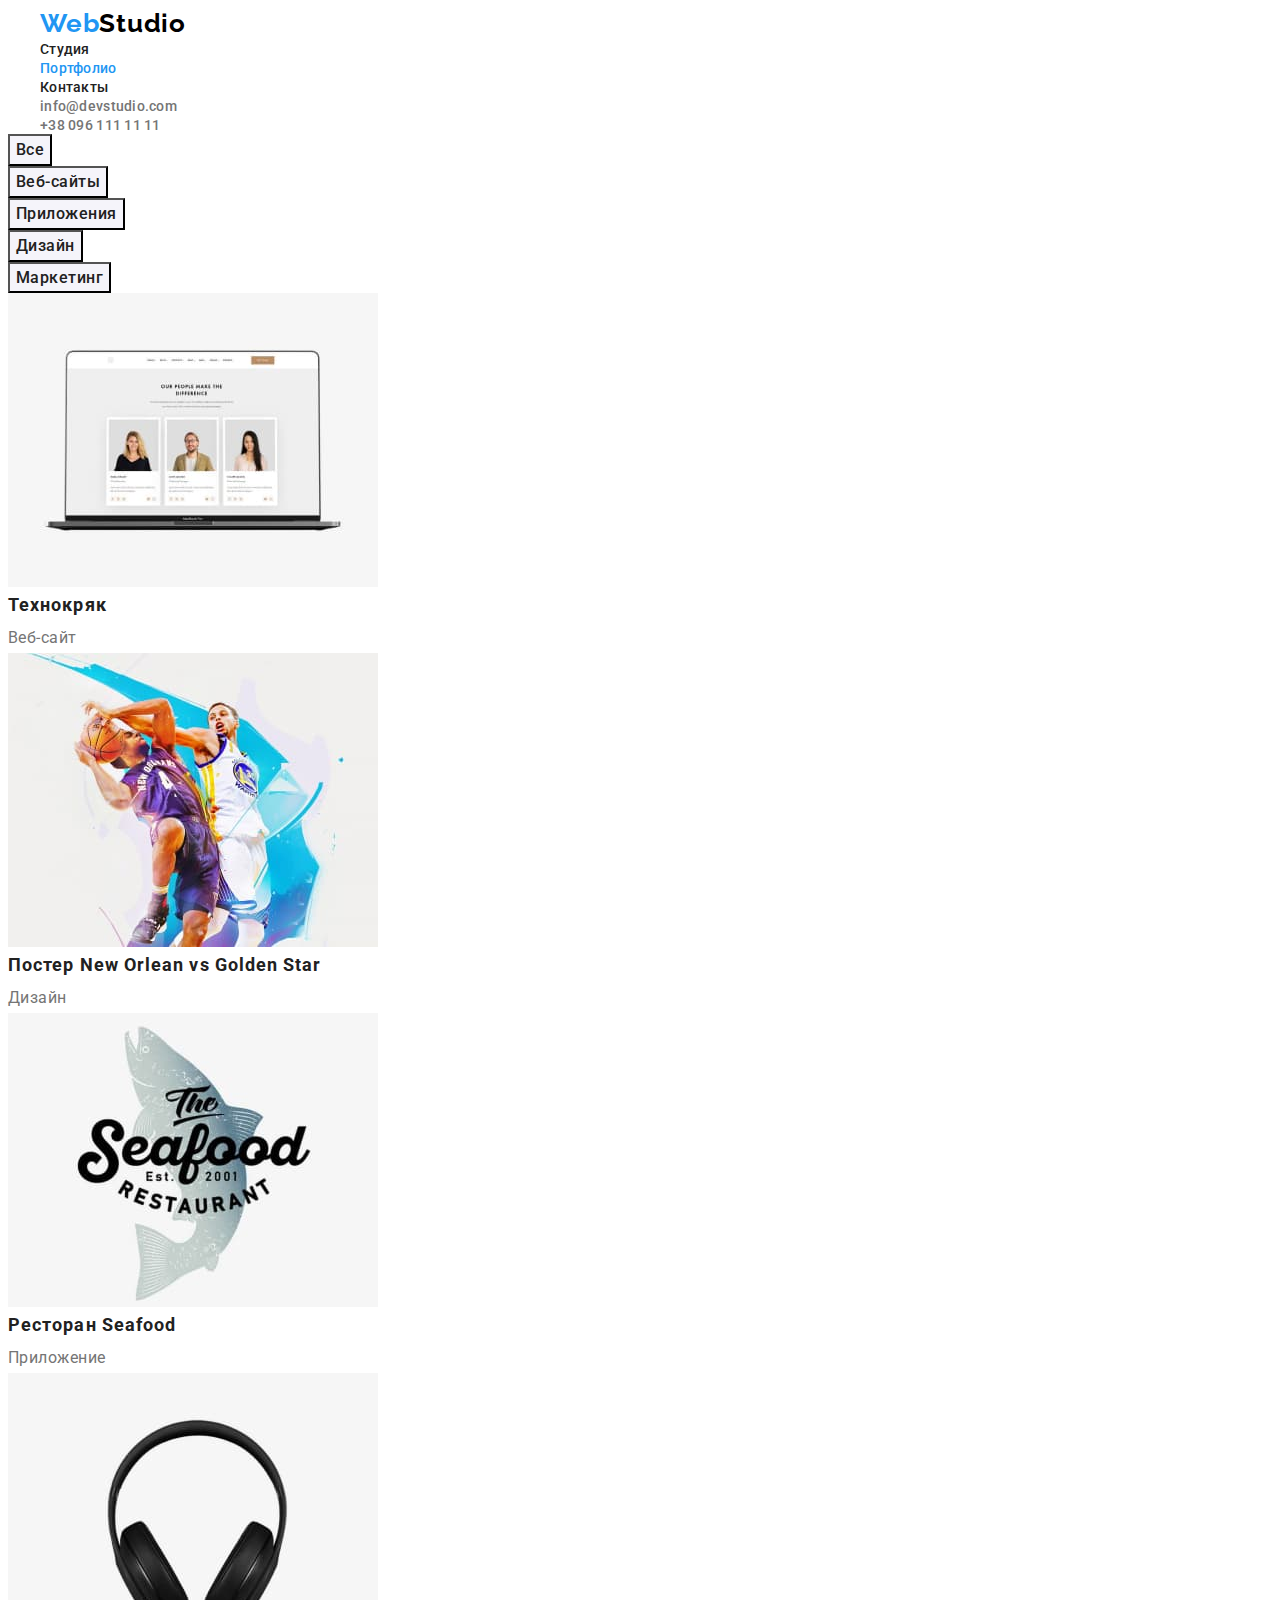
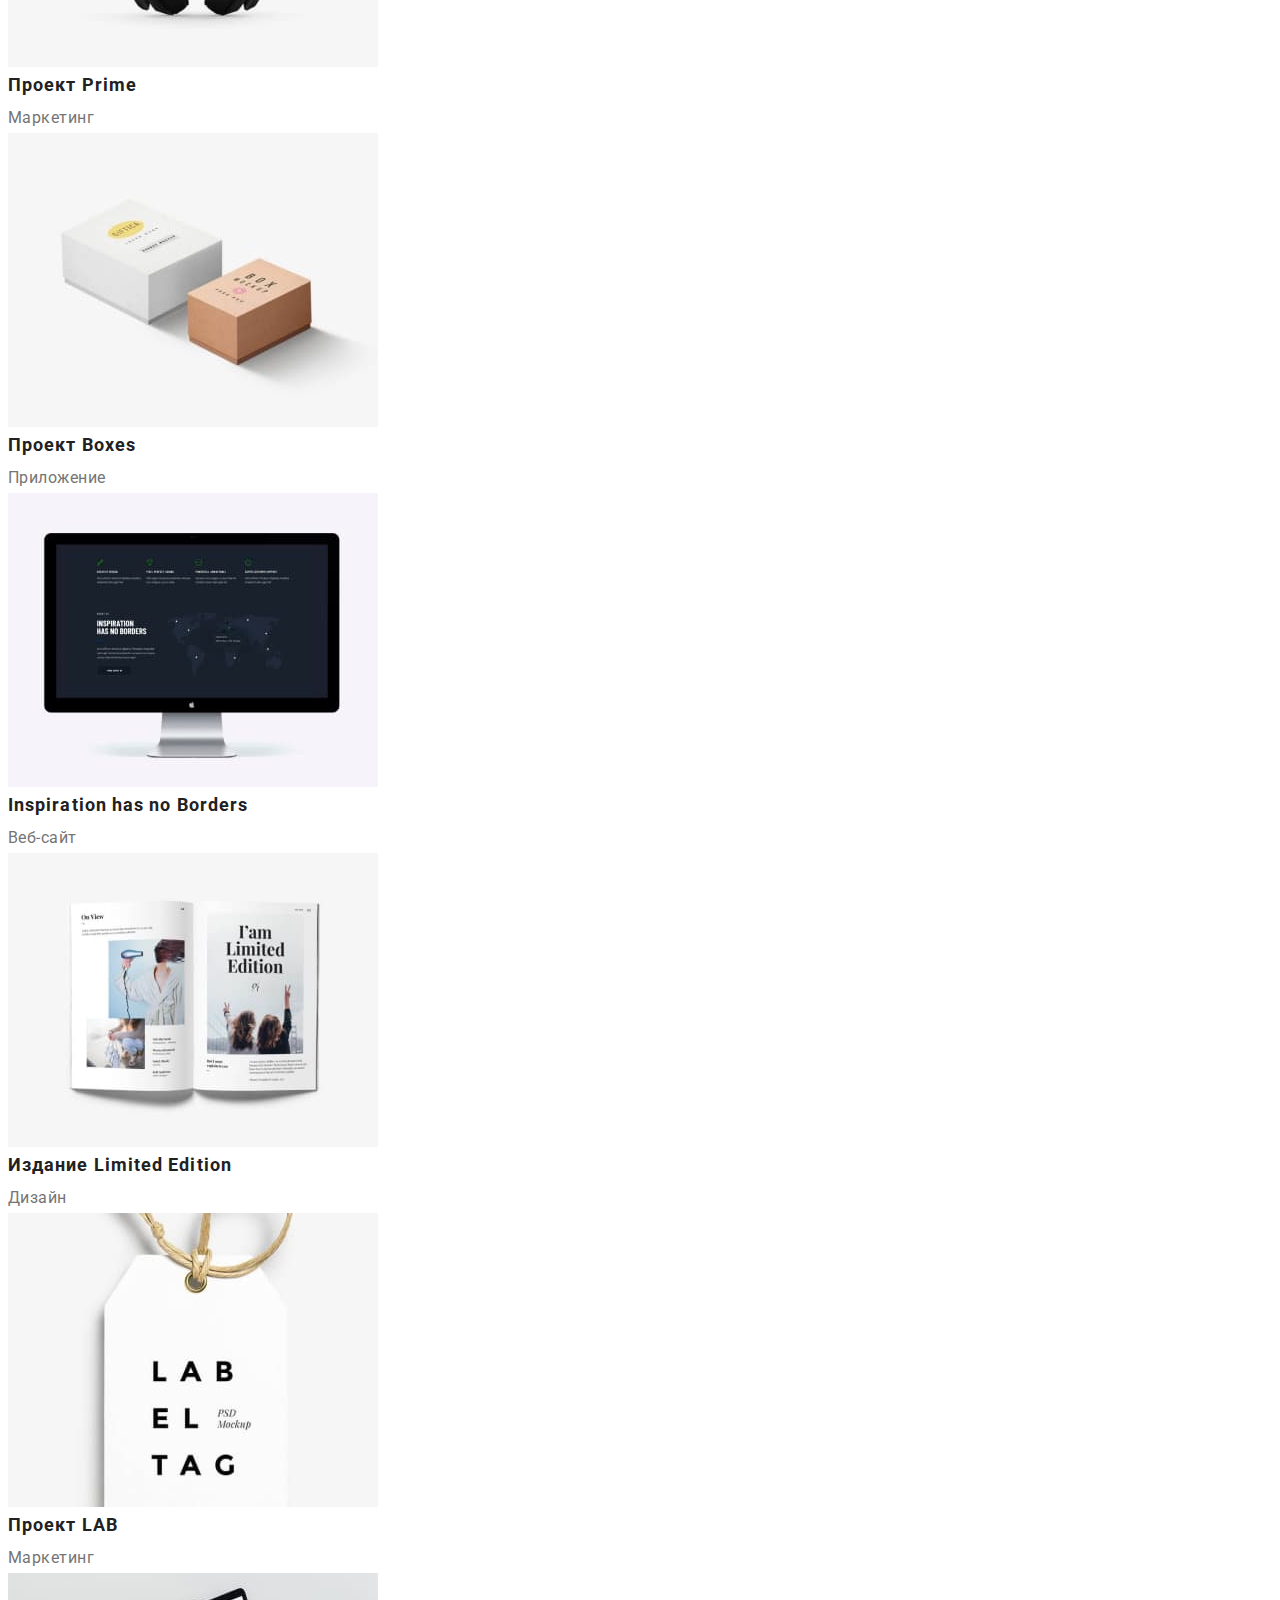
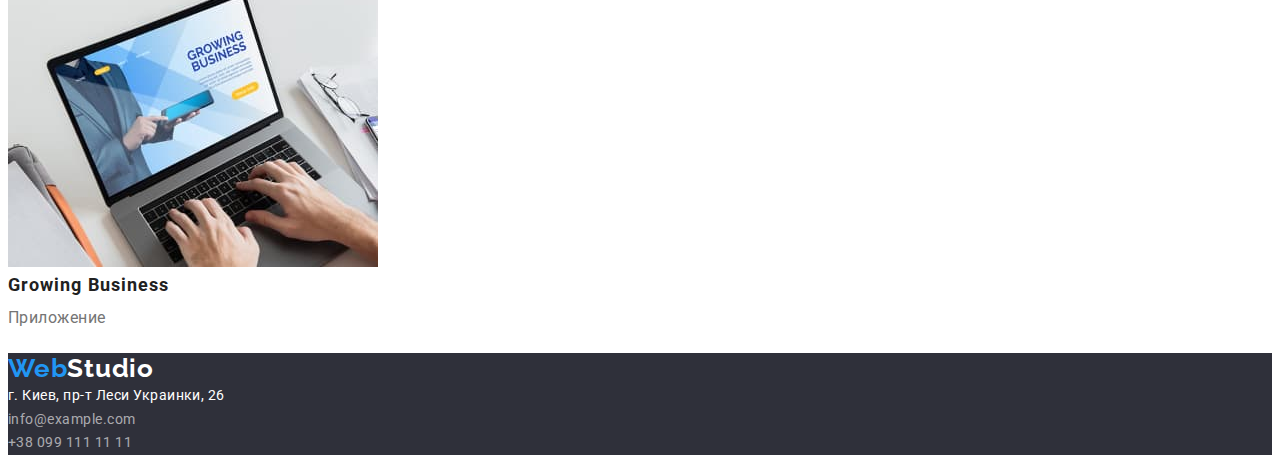
==== portfolio.html @ 4b3a8c6f "Добавляет стили геометрии" ====
<!DOCTYPE html>
<html lang="ru">
<head>
    <meta charset="UTF-8">
    <meta http-equiv="X-UA-Compatible" content="IE=edge">
    <meta name="viewport" content="width=device-width, initial-scale=1.0">
    <title>Portfolio</title>
    <link rel="preconnect" href="https://fonts.googleapis.com">
    <link rel="preconnect" href="https://fonts.gstatic.com" crossorigin>
    <link href="https://fonts.googleapis.com/css2?family=Raleway:wght@700&family=Roboto:wght@400;500;700;900&display=swap"
        rel="stylesheet">
    <link rel="stylesheet" href="https://cdnjs.cloudflare.com/ajax/libs/modern-normalize/1.1.0/modern-normalize.min.css"
        integrity="sha512-wpPYUAdjBVSE4KJnH1VR1HeZfpl1ub8YT/NKx4PuQ5NmX2tKuGu6U/JRp5y+Y8XG2tV+wKQpNHVUX03MfMFn9Q=="
        crossorigin="anonymous" referrerpolicy="no-referrer" />
    <link rel="stylesheet" href="./css/style.css" />
</head>
<body>
    <header>
        <div class="container">
        <nav>
            <a href="" lang="en" class="logo-web">Web<span lang="en" class="logo-studio">Studio</span>
            </a>
            <ul class="site-nav list">
                <li><a href="./index.html" class="link">Студия</a></li>
                <li><a href="./portfolio.html" class="link current">Портфолио</a></li>
                <li><a href="" class="link">Контакты</a></li>
            </ul>
        </nav>
        <ul class="header-list list">
            <li><a href="mailto:info@devstudio.com" class="link-mail">info@devstudio.com</a></li>
            <li><a href="tel:+380961111111" class="link-tel">+38 096 111 11 11</a></li>
        </ul>
        </div>
    </header>
    <main>
        <section class="projects">
            <h1 class="visually-hidden">Наши проекты</h1>
            <ul class="filters list">
                <li><button type="button" class="button">Все</button></li>
                <li><button type="button" class="button">Веб-сайты</button></li>
                <li><button type="button" class="button">Приложения</button></li>
                <li><button type="button" class="button">Дизайн</button></li>
                <li><button type="button" class="button">Маркетинг</button></li>
            </ul>
            <ul class="project-list list">
                <li class="project-item">
                    <a href="">
                        <img 
                        src="./images/project1.jpg" 
                        alt="вебсайт на экране ноутбука"
                        width="370"
                        height="294"/>
                        <h2 class="title">Технокряк</h2>
                        <p class="text">Веб-сайт</p>
                    </a>
                </li>
                <li class="project-item">
                    <a href="">
                        <img 
                        src="./images/project2.jpg" 
                        alt="постер баскетболистов"
                        width="370"
                        height="294"/>
                        <h2 class="title">Постер <span lang="en">New Orlean vs Golden Star</span></h2>
                        <p class="text">Дизайн</p>
                    </a>
                </li>
                <li class="project-item">
                    <a href="">
                        <img 
                        src="./images/project3.jpg" 
                        alt="логотип морского ресторана"
                        width="370"
                        height="294"/>
                        <h2 class="title">Ресторан <span lang="en">Seafood</span></h2>
                        <p class="text">Приложение</p>
                    </a>
                </li>
                <li class="project-item">
                    <a href="">
                        <img 
                        src="./images/project4.jpg" 
                        alt="беспроводные наушники"
                        width="370"
                        height="294"/>
                        <h2 class="title">Проект <span lang="en">Prime</span></h2>
                        <p class="text">Маркетинг</p>
                    </a>
                </li>
                <li class="project-item">
                    <a href="">
                        <img 
                        src="./images/project5.jpg" 
                        alt="белая и коричневая коробки"
                        width="370"
                        height="294"/>
                        <h2 class="title">Проект <span lang="en">Boxes</span></h2>
                        <p class="text">Приложение</p>
                    </a>
                </li>
                <li class="project-item">
                    <a href="">
                        <img 
                        src="./images/project6.jpg" 
                        alt="монитор"
                        width="370"
                        height="294"/>
                        <h2 lang="en" class="title">Inspiration has no Borders</h2>
                        <p class="text">Веб-сайт</p>
                    </a>
                </li>
                <li class="project-item">
                    <a href="">
                        <img 
                        src="./images/project7.jpg" 
                        alt="раскрытая книга"
                        width="370"
                        height="294"/>
                        <h2 class="title">Издание <span lang="en">Limited Edition</span></h2>
                        <p class="text">Дизайн</p>
                    </a>
                </li>
                <li class="project-item">
                    <a href="">
                        <img 
                        src="./images/project8.jpg" 
                        alt="белая бирка с латинскими буквами"
                        width="370"
                        height="294"/>
                        <h2 class="title">Проект <span lang="en">LAB</span></h2>
                        <p class="text">Маркетинг</p>
                    </a>
                </li>
                <li class="project-item">
                    <a href="">
                        <img 
                        src="./images/project9.jpg" 
                        alt="разработчик пишет приложение на ноутбуке"
                        width="370"
                        height="294"/>
                        <h2 lang="en" class="title">Growing Business</h2>
                        <p class="text">Приложение</p>
                    </a>
                </li>
            </ul>
        </section>
    </main>
    <footer class="footer">
        <address>
            <ul class="address-list list">
                <li>
                    <a href="" lang="en" class="logo-web">Web<span lang="en" class="logo-studio">Studio</span>
                    </a>
                </li>
                <li>
                    <a href="https://www.google.com/maps/d/viewer?msa=0&mid=10uSM3H-mIU3GznYo2szRIEphczw&ll=50.42732700000001%2C30.538092&z=17#:~:text=%3Ciframe%20src%3D%22https%3A//www.google.com/maps/d/embed%3Fmid%3D10uSM3H%2DmIU3GznYo2szRIEphczw%26ehbc%3D2E312F%22%20width%3D%22640%22%20height%3D%22480%22%3E%3C/iframe%3E"
                        target="_blank" rel="noopener noreferrer nofollow" class="link-address">г. Киев, пр-т Леси Украинки,
                        26</a>
                </li>
                <li>
                    <a href="mailto:info@example.com" class="link-mail">info@example.com</a>
                </li>
                <li>
                    <a href="tel:+380991111111" class="link-tel">+38 099 111 11 11</a>
                </li>
            </ul>
        </address>
    </footer>
</body>
</html>
---- css/style.css ----
/* цвет основного текста: #757575 */
/* цвет вторичного текста: #212121 */
/* белый цвет: #FFFFFF */
/* черный цвет: #000000 */
/* акцент: #2196F3 */
/* вторичный цвет фона: #F5F4FA */
/* цвет фона футера, героя: #2F303A */
/* цвет фона кнопки заказать услугу: #188CE8 */
/* цвет текста почты и телефона в футере: rgba(255, 255, 255, 0.6) */

/* -----Общие стили----- */
:root {
    --primary-text-color: #757575;
    --title-text-color:  #212121;
    --accent-color: #2196F3;
    --white-color: #FFFFFF;
    --black-color: #000000;
    --secondary-background-color: #F5F4FA;
    --background-footer-color: #2F303A;
    --background-color-btn-order: #188CE8;
    --text-adress-color: rgba(255, 255, 255, 0.6);
}

p, h1, h2, h3, h4, h5, h6 {
    margin: 0;
}

img {
    display: block;
}

body {
    background-color: var(--white-color);
    color: var(--primary-text-color);
    font-family: "Roboto", sans-serif;
    letter-spacing: 0.03em;
}

.list {
    list-style: none;
    margin: 0;
    padding: 0;
}

a {
    text-decoration: none;
}

.container {
    width: 1200px;
    padding-left: 15px;
    padding-right: 15px;
    margin: 0 auto;
}

.visually-hidden {
    position: absolute;
    white-space: nowrap;
    width: 1px;
    height: 1px;
    overflow: hidden;
    border: 0;
    padding: 0;
    clip: rect(0 0 0 0);
    clip-path: inset(50%);
    margin: -1px;
}

/*-----Стили вебстудии----- */

/* верхняя линия */

.logo-web, .logo-studio {
    color: var(--accent-color);
    font-family: Raleway;
    font-weight: 700;
    font-size: 26px;
    line-height: 1.19;
    letter-spacing: 0.03em;
}
.logo-studio {
    color: var(--black-color);
}
.site-nav .link {
    color: var(--title-text-color);
    font-weight: 500;
    font-size: 14px;
    line-height: 1.14;
    letter-spacing: 0.02em;
}
.site-nav .link:hover, .site-nav .link:focus {
    color: var(--accent-color);
}
.site-nav .link.current {
    color: var(--accent-color);
}
.header-list .link-mail, .header-list .link-tel {
    color: var(--primary-text-color);
    font-weight: 500;
    font-size: 14px;
    line-height: 1.14px;
    letter-spacing: 0.02em;
}
.header-list .link-mail:hover, .header-list .link-mail:focus {
    color: var(--accent-color);
}
.header-list .link-tel:hover, .header-list .link-tel:focus {
    color: var(--accent-color);
}

/* Герой */

.hero {
    background-color: var(--background-footer-color);
    text-align: center;
    padding-top: 200px;
    padding-bottom: 200px;
}
.hero-title {
    color: var(--white-color);
    font-weight: 900;
    font-size: 44px;
    line-height: 1.36;
    text-align: center;
    letter-spacing: 0.06em;
    margin-bottom: 30px;
}
.hero-btn {
    display: inline-block;
    background-color: var(--accent-color);
    color: var(--white-color);
    font-family: inherit;
    font-weight: 700;
    font-size: 16px;
    line-height: 1.87;
    text-align: center;
    letter-spacing: 0.06em;
    cursor: pointer;
    border: 1px solid transparent;
    border-radius: 4px;
    padding: 10px 32px;
    min-width: 200px;
}
.hero-btn:hover, .hero-btn:focus {
    background-color: var(--background-color-btn-order);
}

/* Section */

.section {
    margin-top: 94px;
}
.section-title {

    color: var(--title-text-color);
    font-size: 36px;
    line-height: 1.17;
    text-align: center;
    margin-bottom: 50px;
    }

/* Особенности */

.feature-list .title {
    color: var(--title-text-color);
    font-size: 14px;
    line-height: 1.14;
    text-transform: uppercase;
    margin-bottom: 10px;
}
.feature-list .text {
    font-size: 14px;
    line-height: 1.71;
}

/* Наша команда */

.team {
    background-color: var(--secondary-background-color);
    padding-top: 94px;
    padding-bottom: 94px;
}
.team-item {
    background-color: var(--white-color);
}
.team-item-content {
    padding-top: 30px;
    padding-bottom: 30px;
}
.team-name {
    color: var(--title-text-color);
    font-weight: 500;
    font-size: 16px;
    line-height: 1.19;
    text-align: center;
    margin-bottom: 10px;
}
.team-position {
font-size: 16px;
line-height: 1.19;
text-align: center;
}

/* Footer */

.footer {
    background-color: var(--background-footer-color);
}
.footer .container {
    padding-top: 60px;
    padding-bottom: 60px;
}
.footer .logo-web, .footer .logo-studio {
    color:  var(--accent-color);
    font-family: Raleway;
    font-style: normal;
    font-weight: 700;
    font-size: 26px;
    line-height: 1.19;
    letter-spacing: 0.03em;
}
.footer .logo-studio {
    color: var(--white-color);
}
.address-list {
margin-top: 20px;
}
.link-address {
    color: var(--white-color);
    font-style: normal;
    font-size: 14px;
    line-height: 1.71;
    margin-bottom: 9px;
}
.link-address:hover {
    color: var(--accent-color);
}
.address-list .link-mail {
    color: var(--text-adress-color);
    font-style: normal;
    font-size: 14px;
    line-height: 1.71;
    margin-bottom: 9px;
} 
.address-list .link-mail:hover, .address-list .link-mail:focus {
    color: var(--accent-color);
}
.address-list .link-tel {
    color: var(--text-adress-color);
    font-style: normal;
    font-size: 14px;
    line-height: 1.71;
} 
.address-list .link-tel:hover, .address-list .link-tel:focus {
    color: var(--accent-color);
}

/*-----Стили страницы портфолио----- */

.filters .button {
    background-color: var(--secondary-background-color);
    color: var(--title-text-color);
    font-family: inherit;
    font-weight: 500;
    font-size: 16px;
    line-height: 1.62;
    text-align: center;
    letter-spacing: 0.03em;
    cursor: pointer;
}
.filters .button:hover, .filters .button:focus {
    background-color: var(--accent-color);
    color: var(--white-color);
}

.project-item {
    background-color: var(--white-color);
}
.project-item .title {
    color: var(--title-text-color);
    font-size: 18px;
    line-height: 2;
    letter-spacing: 0.06em;
}
.project-item .text {
    color: var(--primary-text-color);
    font-size: 16px;
    line-height: 1.87;
}
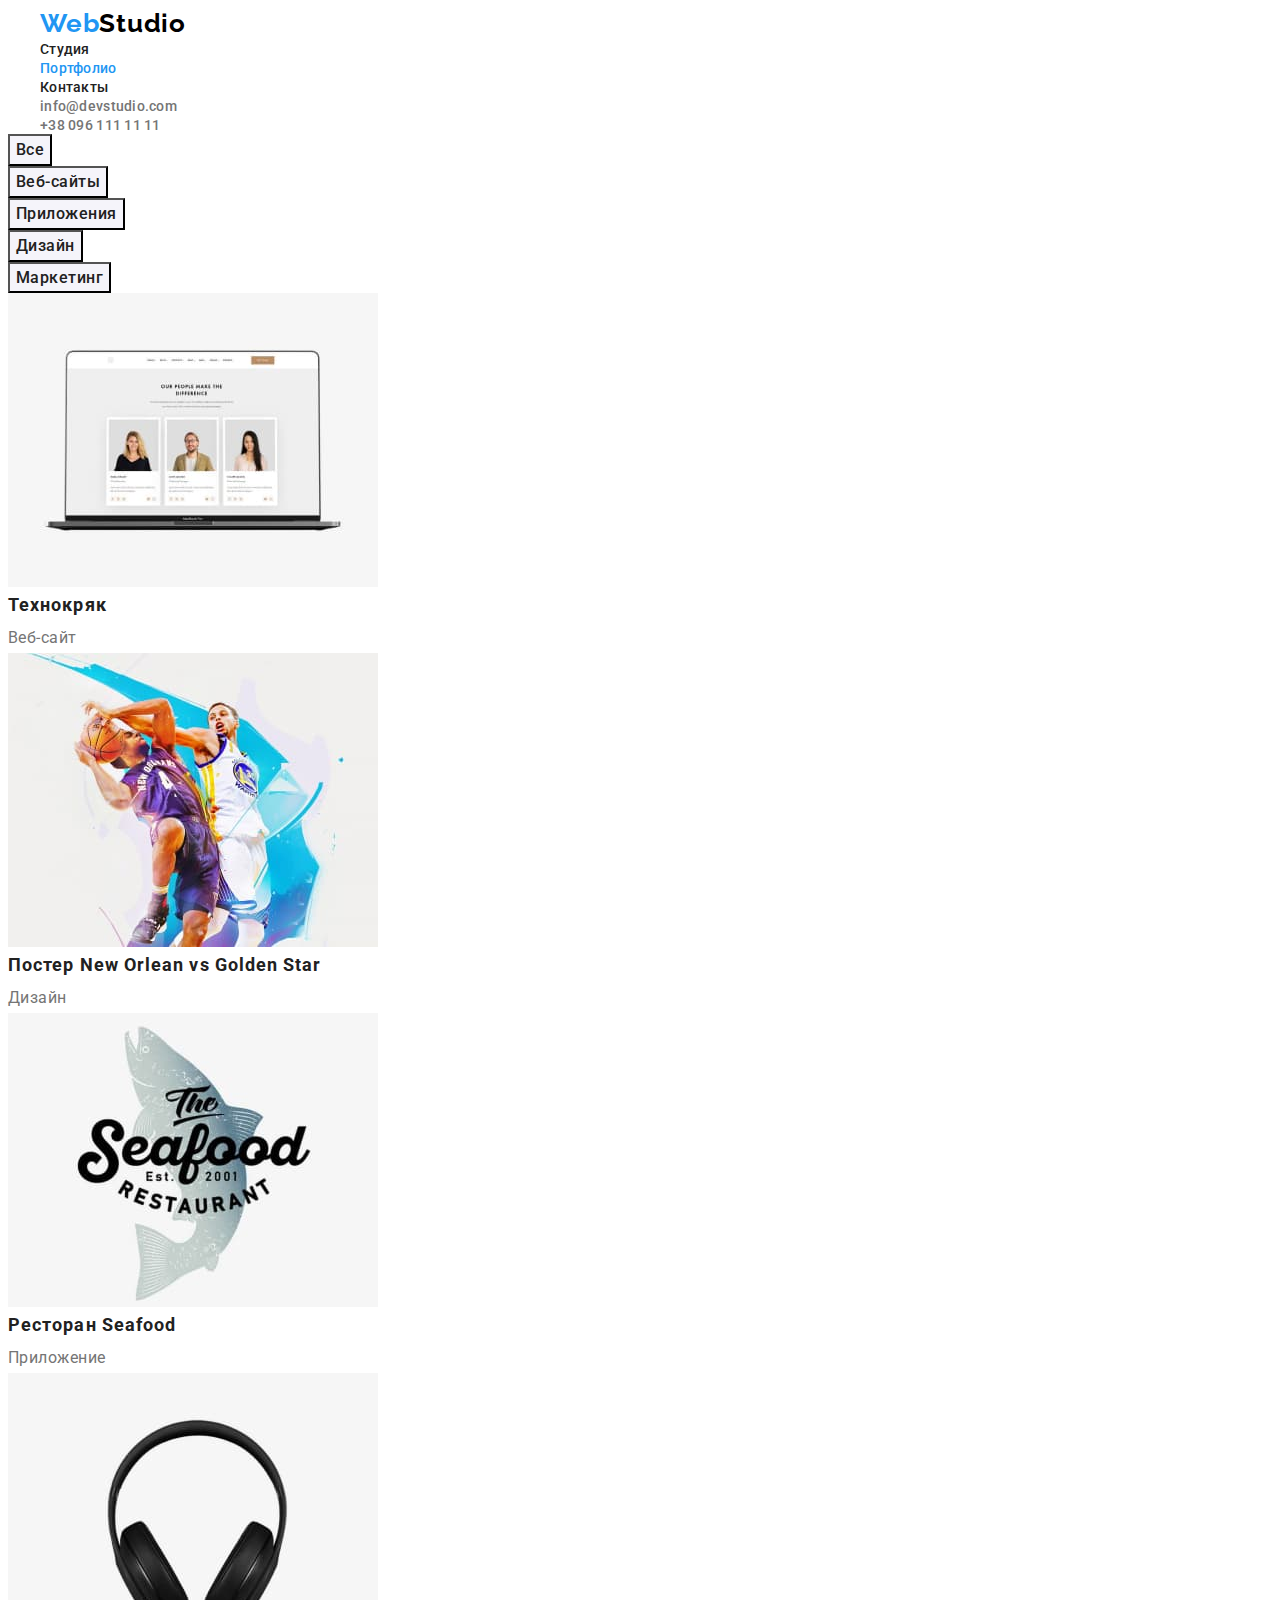
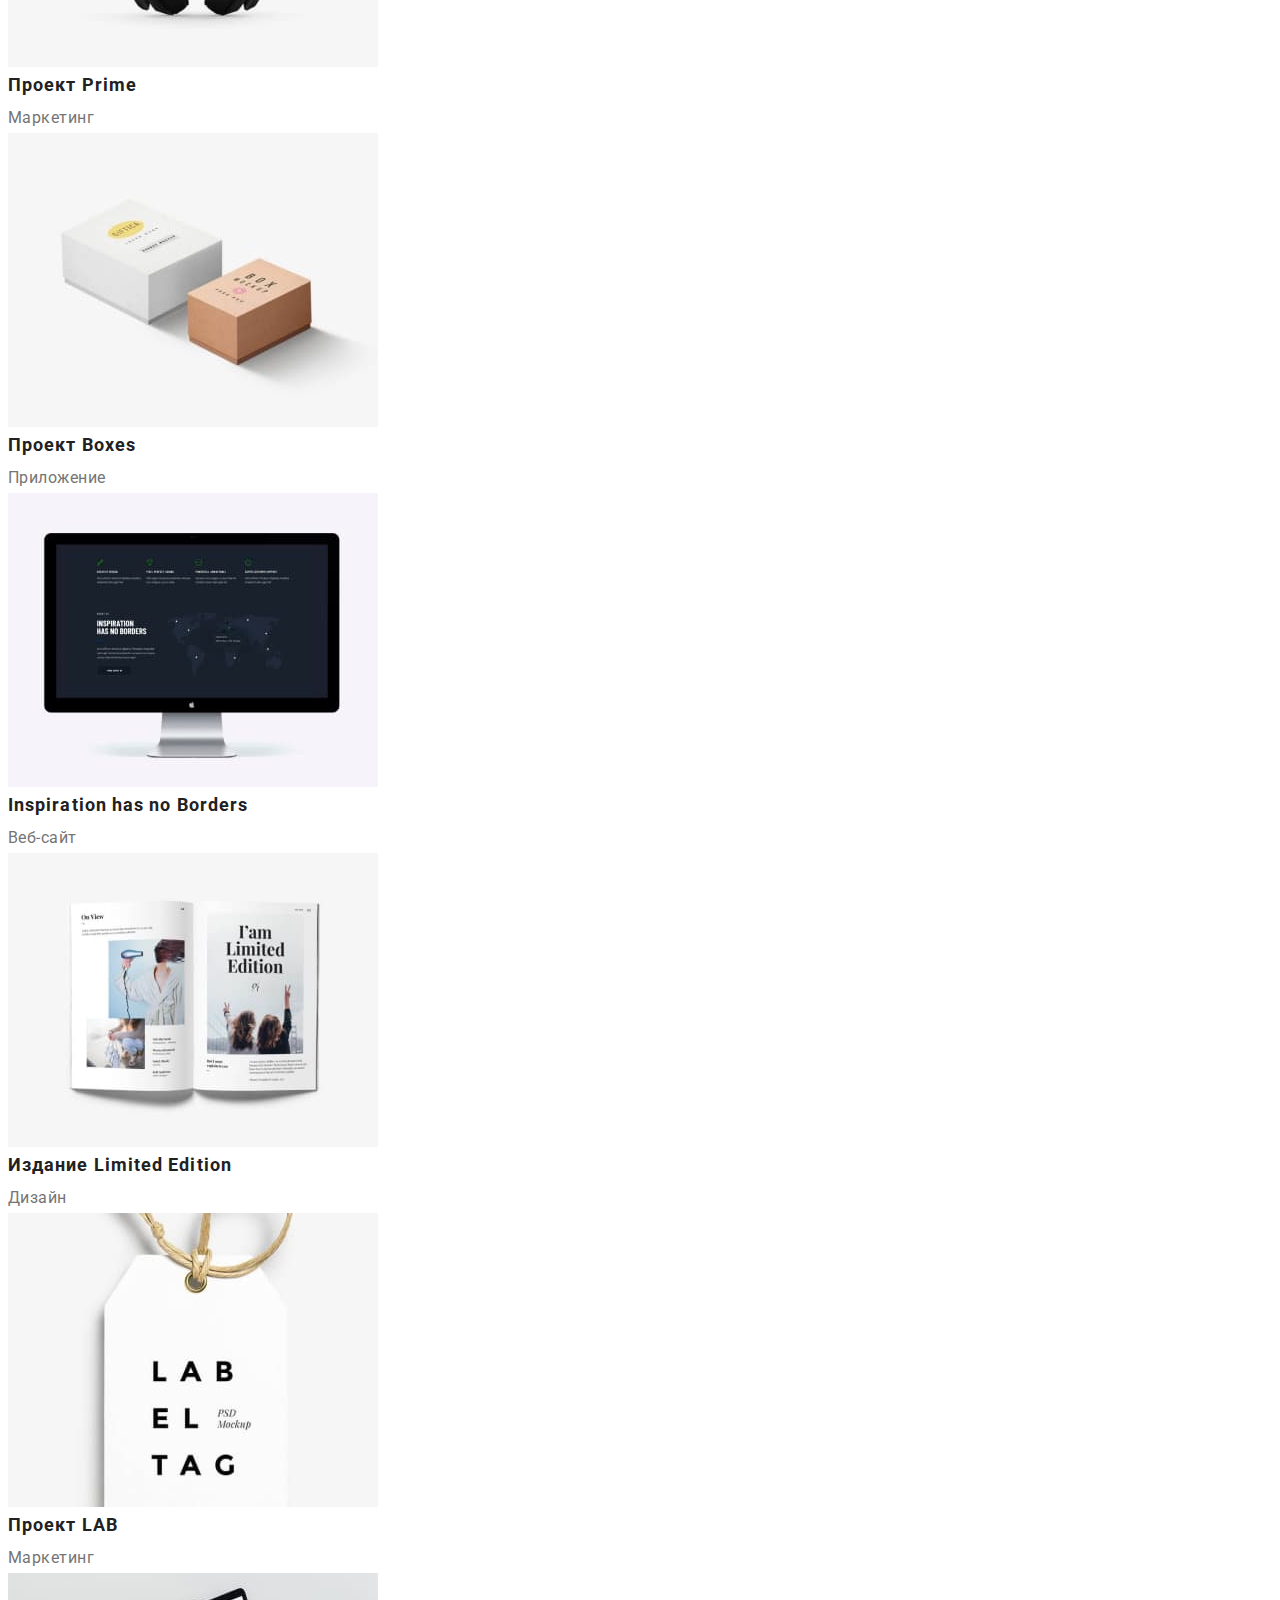
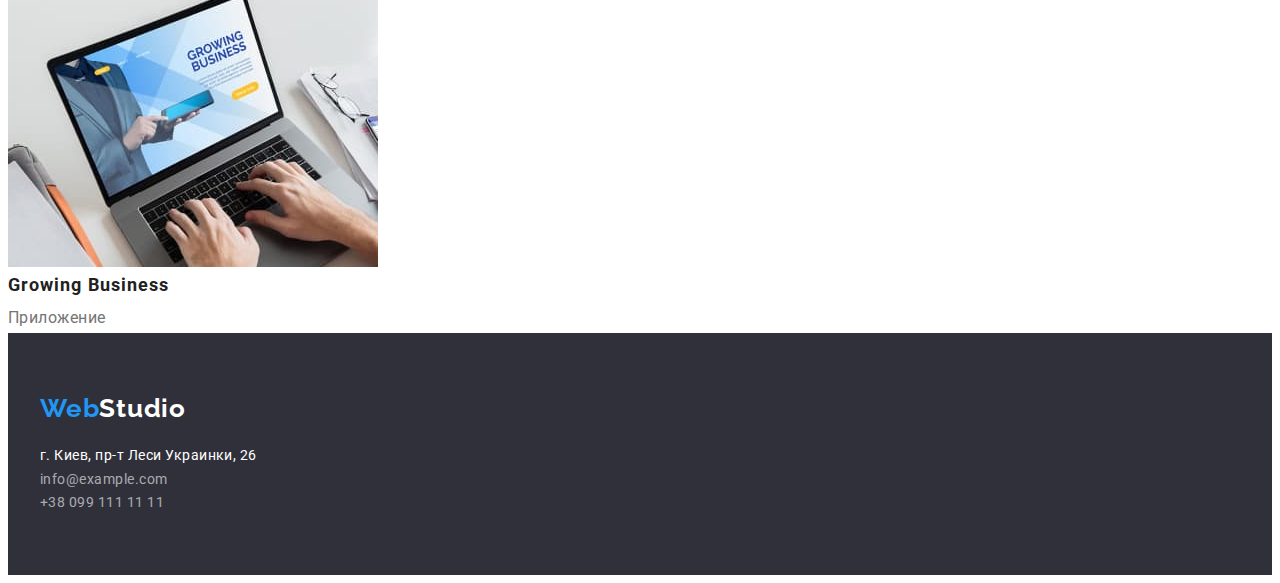
==== commit 0a7c1b5d: "Добавляет стили геометрии" ====
--- a/portfolio.html
+++ b/portfolio.html
@@ -17,19 +17,19 @@
 <body>
     <header>
         <div class="container">
-        <nav>
-            <a href="" lang="en" class="logo-web">Web<span lang="en" class="logo-studio">Studio</span>
-            </a>
-            <ul class="site-nav list">
-                <li><a href="./index.html" class="link">Студия</a></li>
-                <li><a href="./portfolio.html" class="link current">Портфолио</a></li>
-                <li><a href="" class="link">Контакты</a></li>
+            <nav>
+                <a href="" lang="en" class="logo-web">Web<span lang="en" class="logo-studio">Studio</span>
+                </a>
+                <ul class="site-nav list">
+                    <li><a href="./index.html" class="link">Студия</a></li>
+                    <li><a href="./portfolio.html" class="link current">Портфолио</a></li>
+                    <li><a href="" class="link">Контакты</a></li>
+                </ul>
+            </nav>
+            <ul class="header-list list">
+                <li><a href="mailto:info@devstudio.com" class="link-mail">info@devstudio.com</a></li>
+                <li><a href="tel:+380961111111" class="link-tel">+38 096 111 11 11</a></li>
             </ul>
-        </nav>
-        <ul class="header-list list">
-            <li><a href="mailto:info@devstudio.com" class="link-mail">info@devstudio.com</a></li>
-            <li><a href="tel:+380961111111" class="link-tel">+38 096 111 11 11</a></li>
-        </ul>
         </div>
     </header>
     <main>
@@ -146,25 +146,25 @@
         </section>
     </main>
     <footer class="footer">
-        <address>
-            <ul class="address-list list">
-                <li>
-                    <a href="" lang="en" class="logo-web">Web<span lang="en" class="logo-studio">Studio</span>
-                    </a>
-                </li>
-                <li>
-                    <a href="https://www.google.com/maps/d/viewer?msa=0&mid=10uSM3H-mIU3GznYo2szRIEphczw&ll=50.42732700000001%2C30.538092&z=17#:~:text=%3Ciframe%20src%3D%22https%3A//www.google.com/maps/d/embed%3Fmid%3D10uSM3H%2DmIU3GznYo2szRIEphczw%26ehbc%3D2E312F%22%20width%3D%22640%22%20height%3D%22480%22%3E%3C/iframe%3E"
-                        target="_blank" rel="noopener noreferrer nofollow" class="link-address">г. Киев, пр-т Леси Украинки,
-                        26</a>
-                </li>
-                <li>
-                    <a href="mailto:info@example.com" class="link-mail">info@example.com</a>
-                </li>
-                <li>
-                    <a href="tel:+380991111111" class="link-tel">+38 099 111 11 11</a>
-                </li>
-            </ul>
-        </address>
+        <div class="container">
+            <a href="" lang="en" class="logo-web">Web<span lang="en" class="logo-studio">Studio</span>
+            </a>
+            <address>
+                <ul class="address-list list">
+                    <li>
+                        <a href="https://www.google.com/maps/d/viewer?msa=0&mid=10uSM3H-mIU3GznYo2szRIEphczw&ll=50.42732700000001%2C30.538092&z=17#:~:text=%3Ciframe%20src%3D%22https%3A//www.google.com/maps/d/embed%3Fmid%3D10uSM3H%2DmIU3GznYo2szRIEphczw%26ehbc%3D2E312F%22%20width%3D%22640%22%20height%3D%22480%22%3E%3C/iframe%3E"
+                        target="_blank" rel="noopener noreferrer nofollow" class="link-address">г. Киев, пр-т Леси
+                        Украинки, 26</a>
+                    </li>
+                    <li>
+                        <a href="mailto:info@example.com" class="link-mail">info@example.com</a>
+                    </li>
+                    <li>
+                        <a href="tel:+380991111111" class="link-tel">+38 099 111 11 11</a>
+                    </li>
+                </ul>
+            </address>
+        </div>
     </footer>
 </body>
 </html>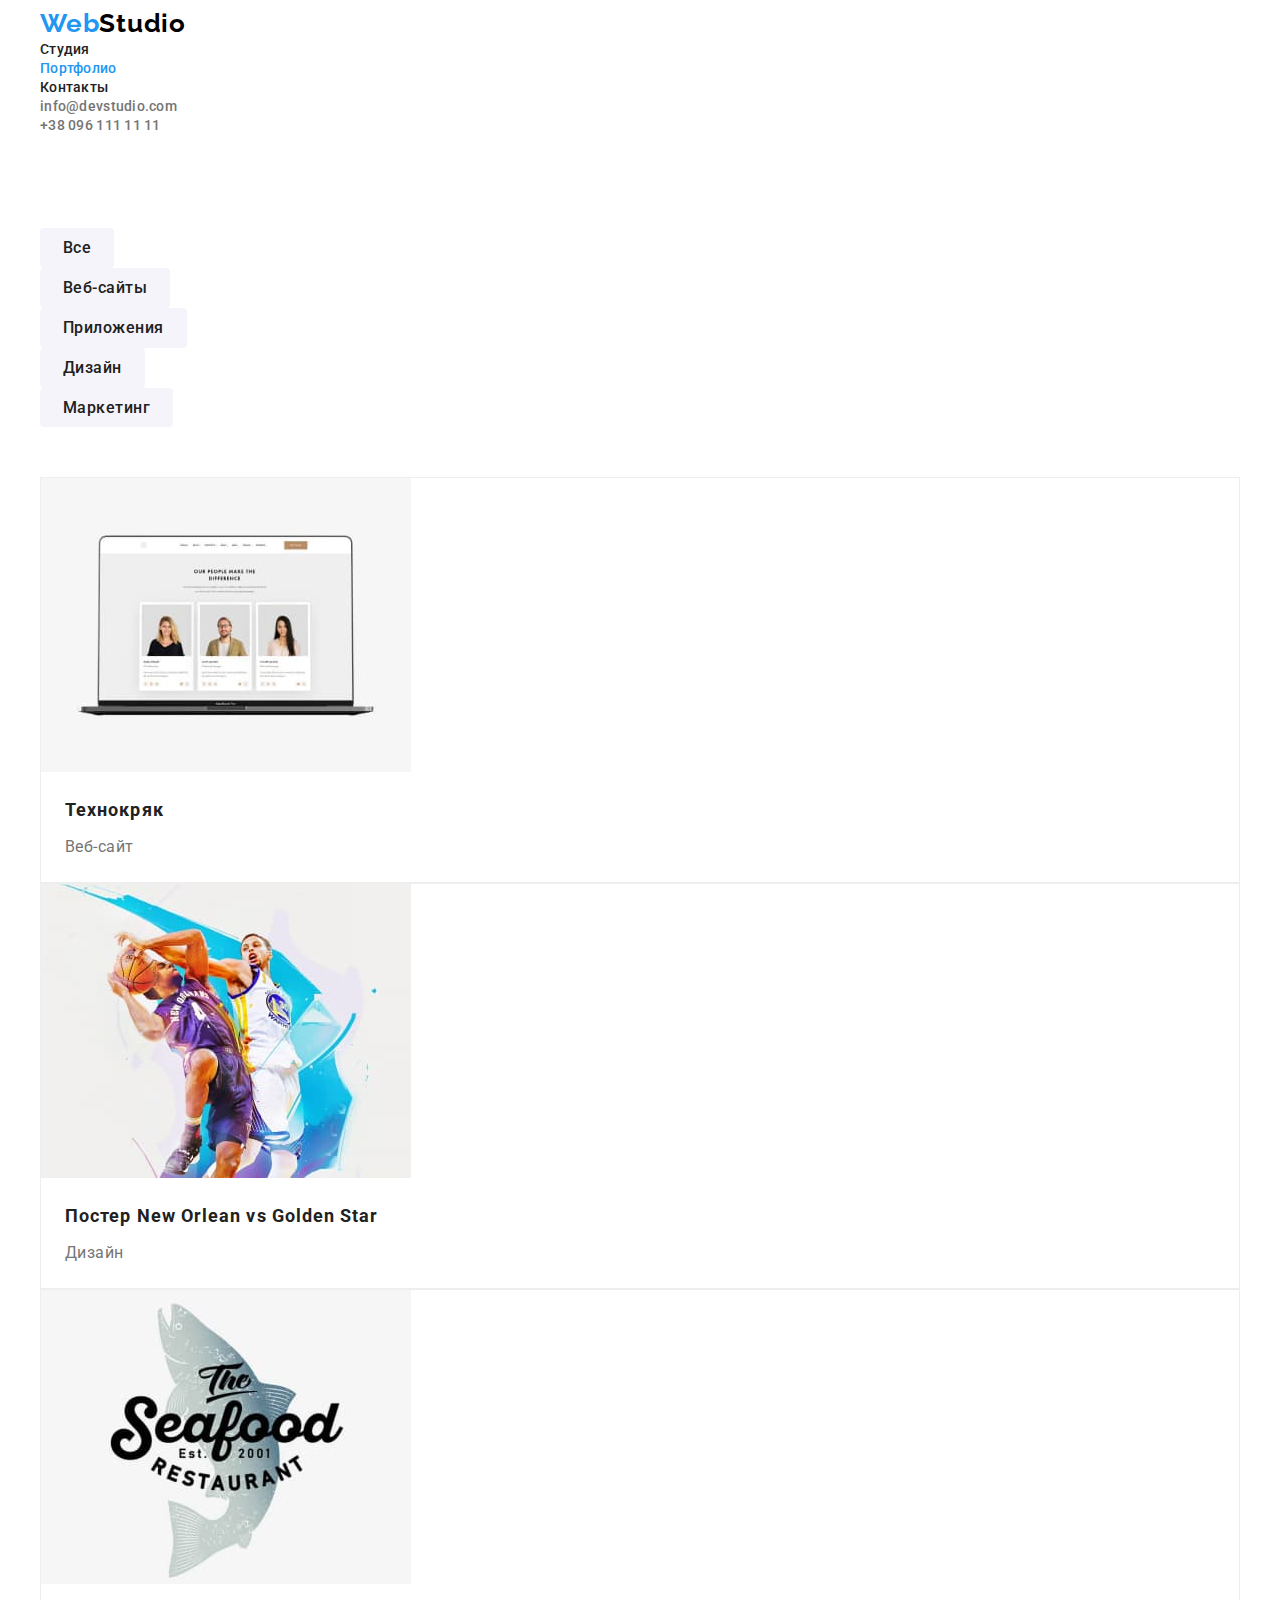
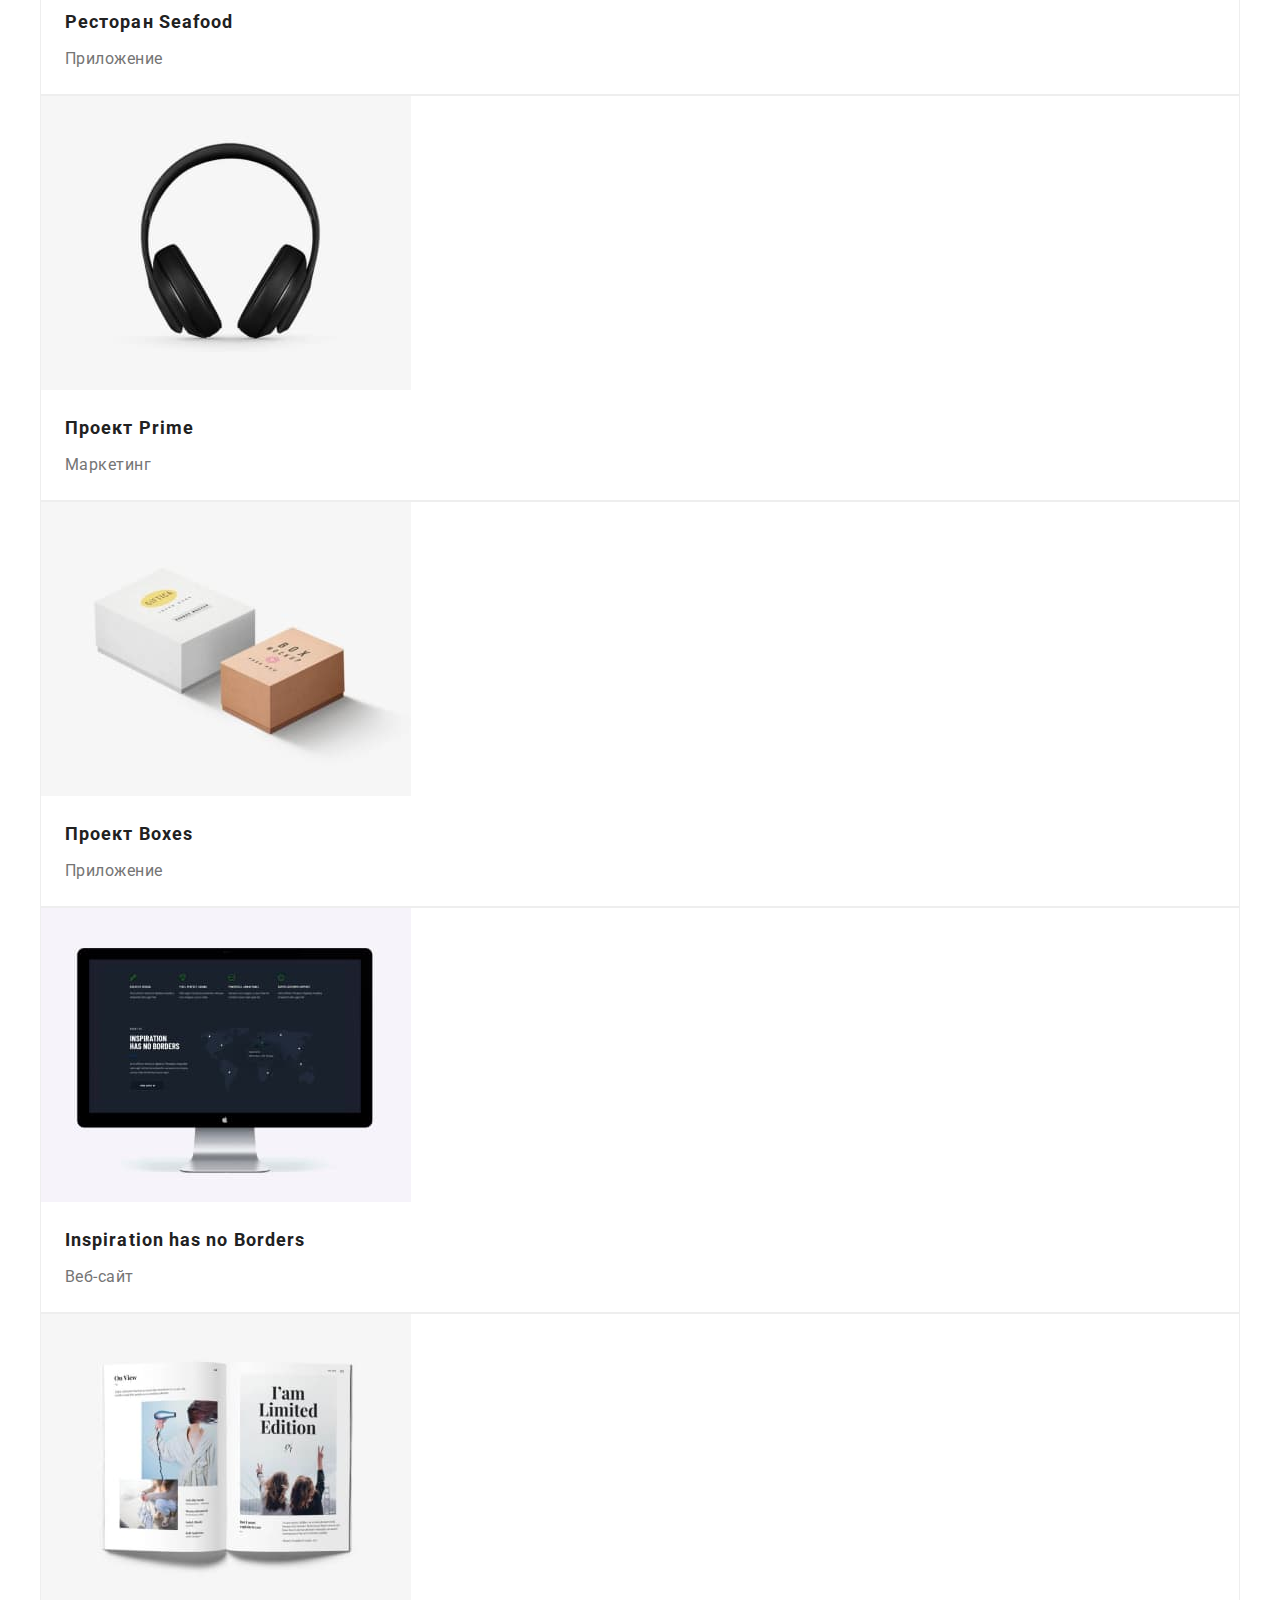
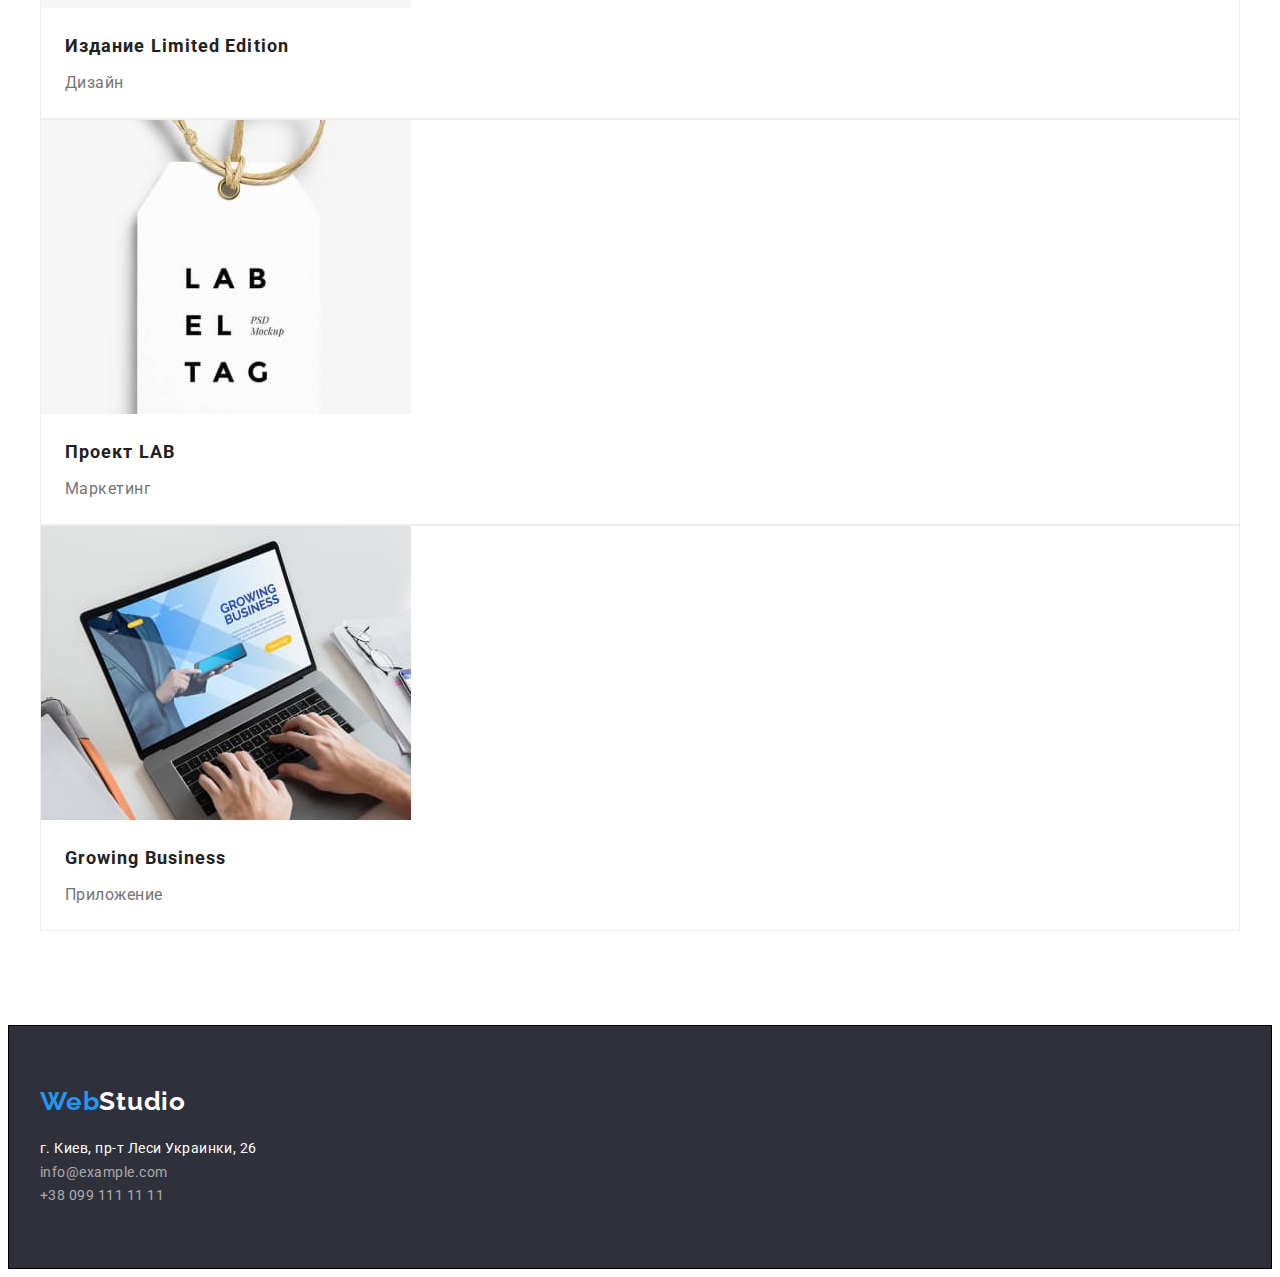
==== commit eadba966: "Добавляет стили геометрии" ====
--- a/portfolio.html
+++ b/portfolio.html
@@ -33,116 +33,136 @@
         </div>
     </header>
     <main>
-        <section class="projects">
-            <h1 class="visually-hidden">Наши проекты</h1>
-            <ul class="filters list">
-                <li><button type="button" class="button">Все</button></li>
-                <li><button type="button" class="button">Веб-сайты</button></li>
-                <li><button type="button" class="button">Приложения</button></li>
-                <li><button type="button" class="button">Дизайн</button></li>
-                <li><button type="button" class="button">Маркетинг</button></li>
-            </ul>
-            <ul class="project-list list">
-                <li class="project-item">
-                    <a href="">
-                        <img 
-                        src="./images/project1.jpg" 
-                        alt="вебсайт на экране ноутбука"
-                        width="370"
-                        height="294"/>
-                        <h2 class="title">Технокряк</h2>
-                        <p class="text">Веб-сайт</p>
-                    </a>
-                </li>
-                <li class="project-item">
-                    <a href="">
-                        <img 
-                        src="./images/project2.jpg" 
-                        alt="постер баскетболистов"
-                        width="370"
-                        height="294"/>
-                        <h2 class="title">Постер <span lang="en">New Orlean vs Golden Star</span></h2>
-                        <p class="text">Дизайн</p>
-                    </a>
-                </li>
-                <li class="project-item">
-                    <a href="">
-                        <img 
-                        src="./images/project3.jpg" 
-                        alt="логотип морского ресторана"
-                        width="370"
-                        height="294"/>
-                        <h2 class="title">Ресторан <span lang="en">Seafood</span></h2>
-                        <p class="text">Приложение</p>
-                    </a>
-                </li>
-                <li class="project-item">
-                    <a href="">
-                        <img 
-                        src="./images/project4.jpg" 
-                        alt="беспроводные наушники"
-                        width="370"
-                        height="294"/>
-                        <h2 class="title">Проект <span lang="en">Prime</span></h2>
-                        <p class="text">Маркетинг</p>
-                    </a>
-                </li>
-                <li class="project-item">
-                    <a href="">
-                        <img 
-                        src="./images/project5.jpg" 
-                        alt="белая и коричневая коробки"
-                        width="370"
-                        height="294"/>
-                        <h2 class="title">Проект <span lang="en">Boxes</span></h2>
-                        <p class="text">Приложение</p>
-                    </a>
-                </li>
-                <li class="project-item">
-                    <a href="">
-                        <img 
-                        src="./images/project6.jpg" 
-                        alt="монитор"
-                        width="370"
-                        height="294"/>
-                        <h2 lang="en" class="title">Inspiration has no Borders</h2>
-                        <p class="text">Веб-сайт</p>
-                    </a>
-                </li>
-                <li class="project-item">
-                    <a href="">
-                        <img 
-                        src="./images/project7.jpg" 
-                        alt="раскрытая книга"
-                        width="370"
-                        height="294"/>
-                        <h2 class="title">Издание <span lang="en">Limited Edition</span></h2>
-                        <p class="text">Дизайн</p>
-                    </a>
-                </li>
-                <li class="project-item">
-                    <a href="">
-                        <img 
-                        src="./images/project8.jpg" 
-                        alt="белая бирка с латинскими буквами"
-                        width="370"
-                        height="294"/>
-                        <h2 class="title">Проект <span lang="en">LAB</span></h2>
-                        <p class="text">Маркетинг</p>
-                    </a>
-                </li>
-                <li class="project-item">
-                    <a href="">
-                        <img 
-                        src="./images/project9.jpg" 
-                        alt="разработчик пишет приложение на ноутбуке"
-                        width="370"
-                        height="294"/>
-                        <h2 lang="en" class="title">Growing Business</h2>
-                        <p class="text">Приложение</p>
-                    </a>
-                </li>
-            </ul>
+        <section class="projects-section">
+            <div class="container">
+                <h1 class="visually-hidden">Наши проекты</h1>
+                <ul class="filters list">
+                    <li><button type="button" class="button">Все</button></li>
+                    <li><button type="button" class="button">Веб-сайты</button></li>
+                    <li><button type="button" class="button">Приложения</button></li>
+                    <li><button type="button" class="button">Дизайн</button></li>
+                    <li><button type="button" class="button">Маркетинг</button></li>
+                </ul>
+                <ul class="project-list list">
+                    <li class="project-item">
+                        <a href="">
+                            <img 
+                            src="./images/project1.jpg" 
+                            alt="вебсайт на экране ноутбука"
+                            width="370"
+                            height="294"/>
+                            <div class="project-item-content">
+                                <h2 class="title">Технокряк</h2>
+                                <p class="text">Веб-сайт</p>
+                            </div>
+                        </a>
+                    </li>
+                    <li class="project-item">
+                        <a href="">
+                            <img 
+                            src="./images/project2.jpg" 
+                            alt="постер баскетболистов"
+                            width="370"
+                            height="294"/>
+                            <div class="project-item-content">
+                                <h2 class="title">Постер <span lang="en">New Orlean vs Golden Star</span></h2>
+                                <p class="text">Дизайн</p>
+                            </div>
+                        </a>
+                    </li>
+                    <li class="project-item">
+                        <a href="">
+                            <img 
+                            src="./images/project3.jpg" 
+                            alt="логотип морского ресторана"
+                            width="370"
+                            height="294"/>
+                            <div class="project-item-content">
+                                <h2 class="title">Ресторан <span lang="en">Seafood</span></h2>
+                                <p class="text">Приложение</p>
+                            </div>
+                        </a>
+                    </li>
+                    <li class="project-item">
+                        <a href="">
+                            <img 
+                            src="./images/project4.jpg" 
+                            alt="беспроводные наушники"
+                            width="370"
+                            height="294"/>
+                            <div class="project-item-content">
+                                <h2 class="title">Проект <span lang="en">Prime</span></h2>
+                                <p class="text">Маркетинг</p>
+                            </div>
+                        </a>
+                    </li>
+                    <li class="project-item">
+                        <a href="">
+                            <img 
+                            src="./images/project5.jpg" 
+                            alt="белая и коричневая коробки"
+                            width="370"
+                            height="294"/>
+                            <div class="project-item-content">
+                                <h2 class="title">Проект <span lang="en">Boxes</span></h2>
+                                <p class="text">Приложение</p>
+                            </div>
+                        </a>
+                    </li>
+                    <li class="project-item">
+                        <a href="">
+                            <img 
+                            src="./images/project6.jpg" 
+                            alt="монитор"
+                            width="370"
+                            height="294"/>
+                            <div class="project-item-content">
+                                <h2 lang="en" class="title">Inspiration has no Borders</h2>
+                                <p class="text">Веб-сайт</p>
+                            </div>
+                        </a>
+                    </li>
+                    <li class="project-item">
+                        <a href="">
+                            <img 
+                            src="./images/project7.jpg" 
+                            alt="раскрытая книга"
+                            width="370"
+                            height="294"/>
+                            <div class="project-item-content">
+                                <h2 class="title">Издание <span lang="en">Limited Edition</span></h2>
+                                <p class="text">Дизайн</p>
+                            </div>
+                        </a>
+                    </li>
+                    <li class="project-item">
+                        <a href="">
+                            <img 
+                            src="./images/project8.jpg" 
+                            alt="белая бирка с латинскими буквами"
+                            width="370"
+                            height="294"/>
+                            <div class="project-item-content">
+                                <h2 class="title">Проект <span lang="en">LAB</span></h2>
+                                <p class="text">Маркетинг</p>
+                            </div>
+                        </a>
+                    </li>
+                    <li class="project-item">
+                        <a href="">
+                            <img 
+                            src="./images/project9.jpg" 
+                            alt="разработчик пишет приложение на ноутбуке"
+                            width="370"
+                            height="294"/>
+                            <div class="project-item-content">
+                                <h2 lang="en" class="title">Growing Business</h2>
+                                <p class="text">Приложение</p>
+                            </div>
+                        </a>
+                    </li>
+                </ul>
+            </div>
         </section>
     </main>
     <footer class="footer">
--- a/css/style.css
+++ b/css/style.css
@@ -7,6 +7,7 @@
 /* цвет фона футера, героя: #2F303A */
 /* цвет фона кнопки заказать услугу: #188CE8 */
 /* цвет текста почты и телефона в футере: rgba(255, 255, 255, 0.6) */
+/* цвет канта карточек проекта: #EEEEEEE */
 
 /* -----Общие стили----- */
 :root {
@@ -19,6 +20,7 @@
     --background-footer-color: #2F303A;
     --background-color-btn-order: #188CE8;
     --text-adress-color: rgba(255, 255, 255, 0.6);
+    --border-project-color: #EEEEEE;
 }
 
 p, h1, h2, h3, h4, h5, h6 {
@@ -115,6 +117,7 @@
     text-align: center;
     padding-top: 200px;
     padding-bottom: 200px;
+    border: 1px solid var(--black-color);
 }
 .hero-title {
     color: var(--white-color);
@@ -136,7 +139,7 @@
     text-align: center;
     letter-spacing: 0.06em;
     cursor: pointer;
-    border: 1px solid transparent;
+    border: 1px solid var(--black-color);
     border-radius: 4px;
     padding: 10px 32px;
     min-width: 200px;
@@ -182,6 +185,9 @@
 }
 .team-item {
     background-color: var(--white-color);
+    border: 1px sold transparent;
+    border-bottom-right-radius: 4px;
+    border-bottom-left-radius: 4px;
 }
 .team-item-content {
     padding-top: 30px;
@@ -205,6 +211,7 @@
 
 .footer {
     background-color: var(--background-footer-color);
+    border: 1px solid var(--black-color);
 }
 .footer .container {
     padding-top: 60px;
@@ -256,8 +263,15 @@
 }
 
 /*-----Стили страницы портфолио----- */
-
+.projects-section {
+    padding-top: 94px;
+    padding-bottom: 94px;
+}
+.filters {
+    margin-bottom: 50px;
+}
 .filters .button {
+    display: inline-block;
     background-color: var(--secondary-background-color);
     color: var(--title-text-color);
     font-family: inherit;
@@ -267,7 +281,12 @@
     text-align: center;
     letter-spacing: 0.03em;
     cursor: pointer;
-}
+    border: 1px solid transparent;
+    border-radius: 4px;
+    min-width: 73px;
+    padding: 6px 22px;
+}
+
 .filters .button:hover, .filters .button:focus {
     background-color: var(--accent-color);
     color: var(--white-color);
@@ -275,14 +294,20 @@
 
 .project-item {
     background-color: var(--white-color);
-}
-.project-item .title {
+    border: 1px solid var(--border-project-color);
+}
+.project-item-content {
+    padding: 20px 24px;
+}
+
+.project-item-content .title {
     color: var(--title-text-color);
     font-size: 18px;
     line-height: 2;
     letter-spacing: 0.06em;
-}
-.project-item .text {
+    margin-bottom: 4px;
+}
+.project-item-content .text {
     color: var(--primary-text-color);
     font-size: 16px;
     line-height: 1.87;
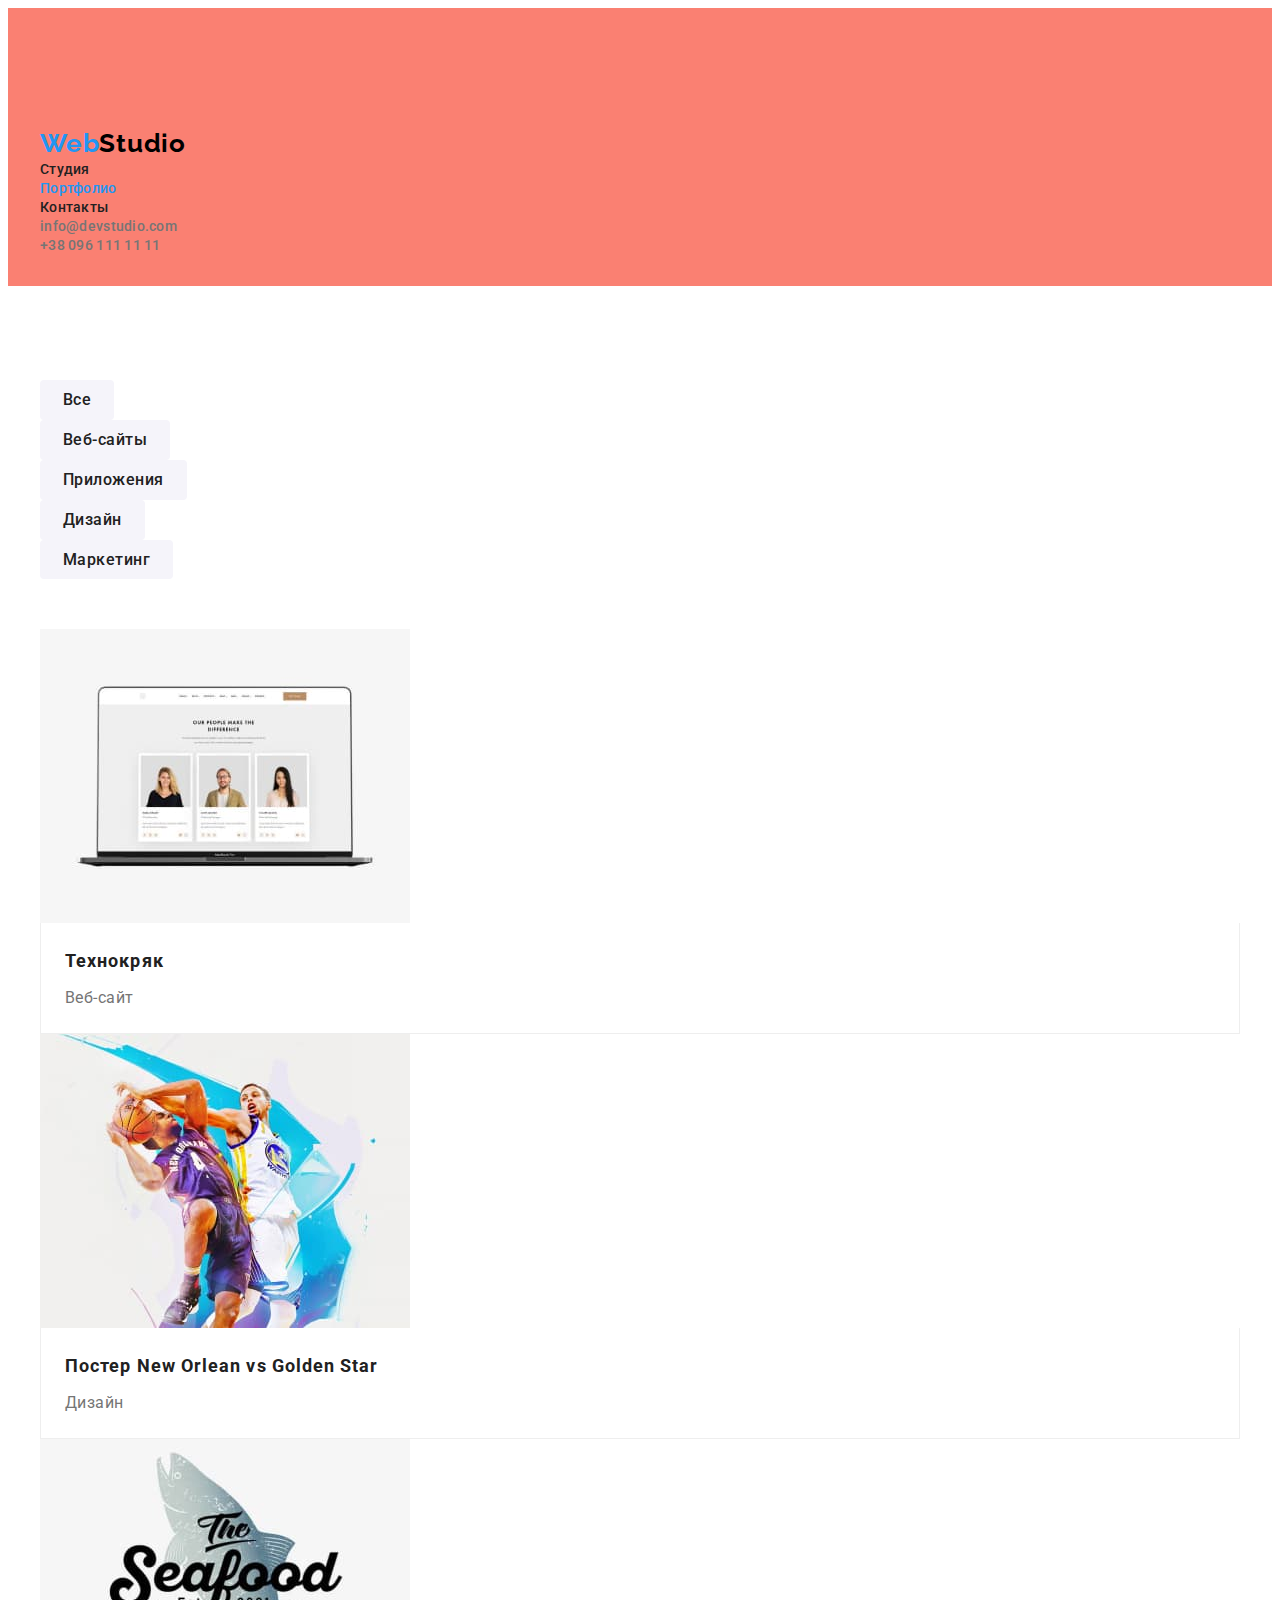
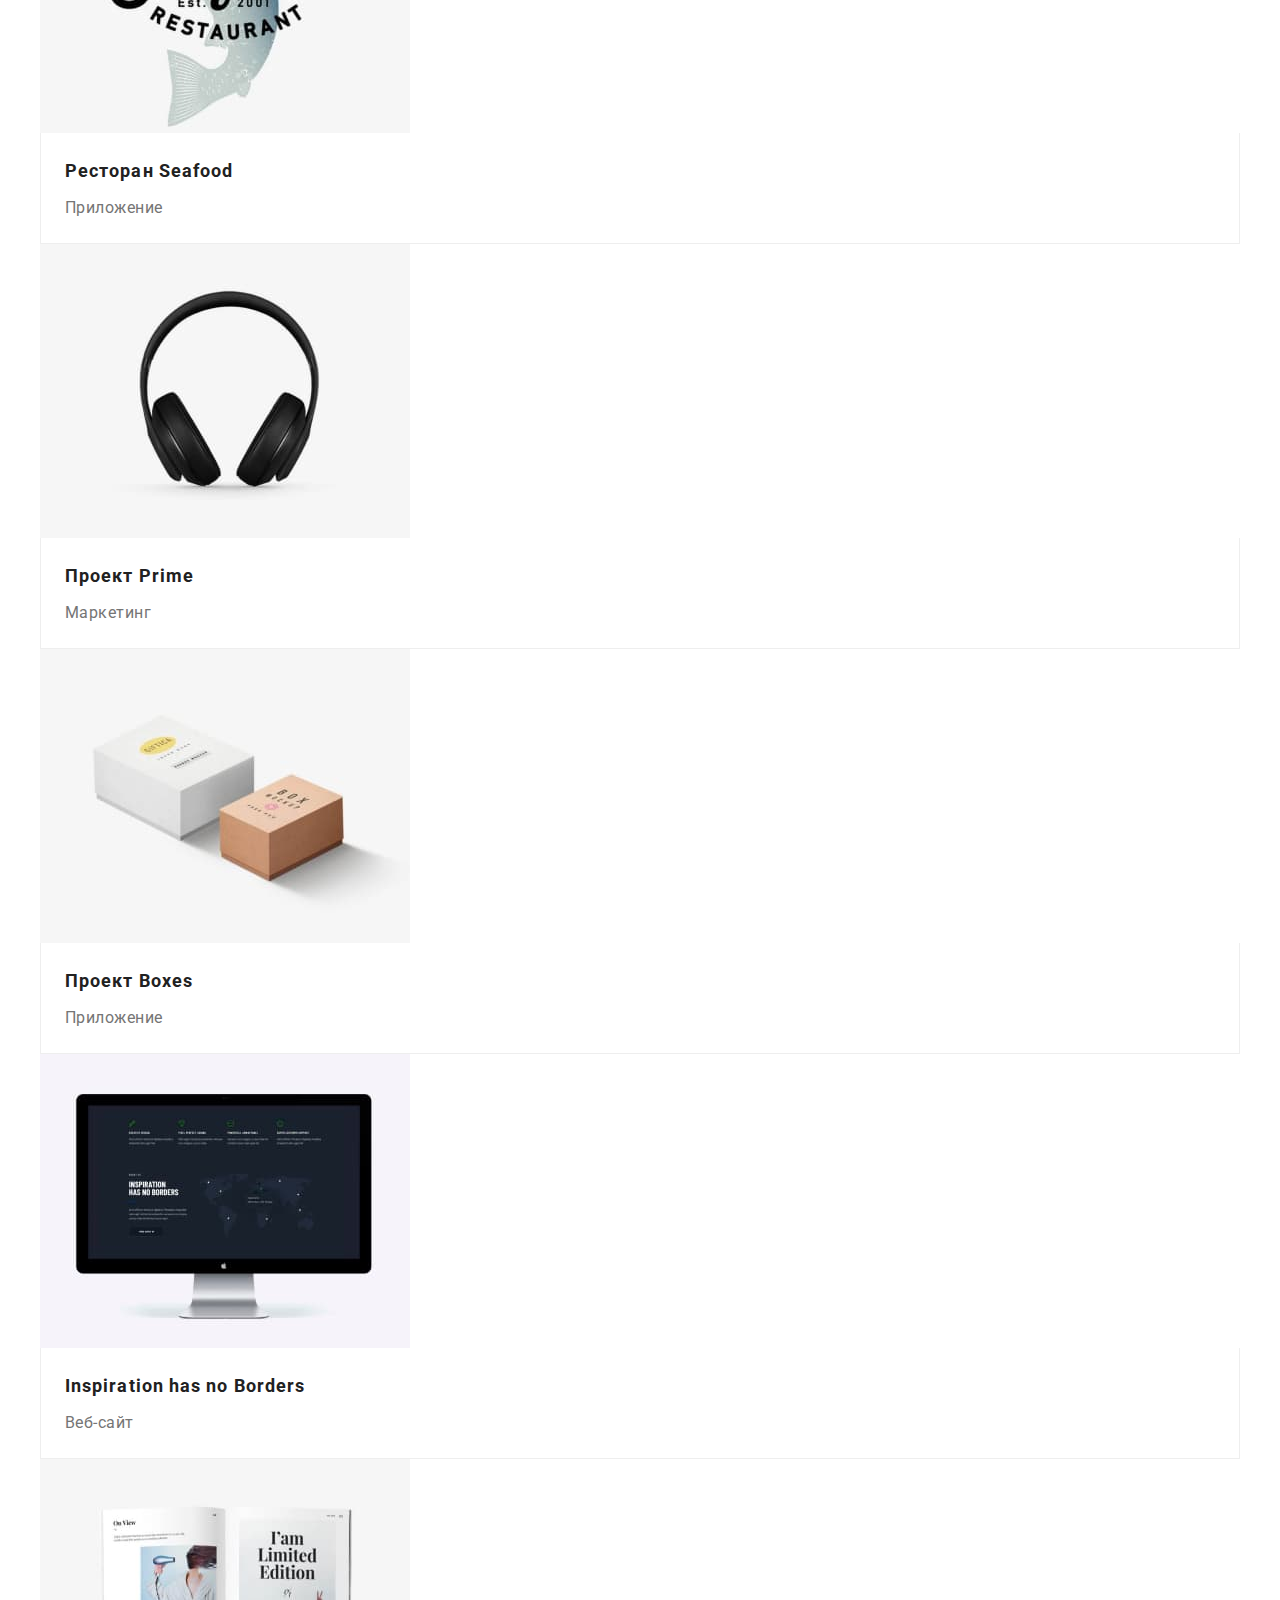
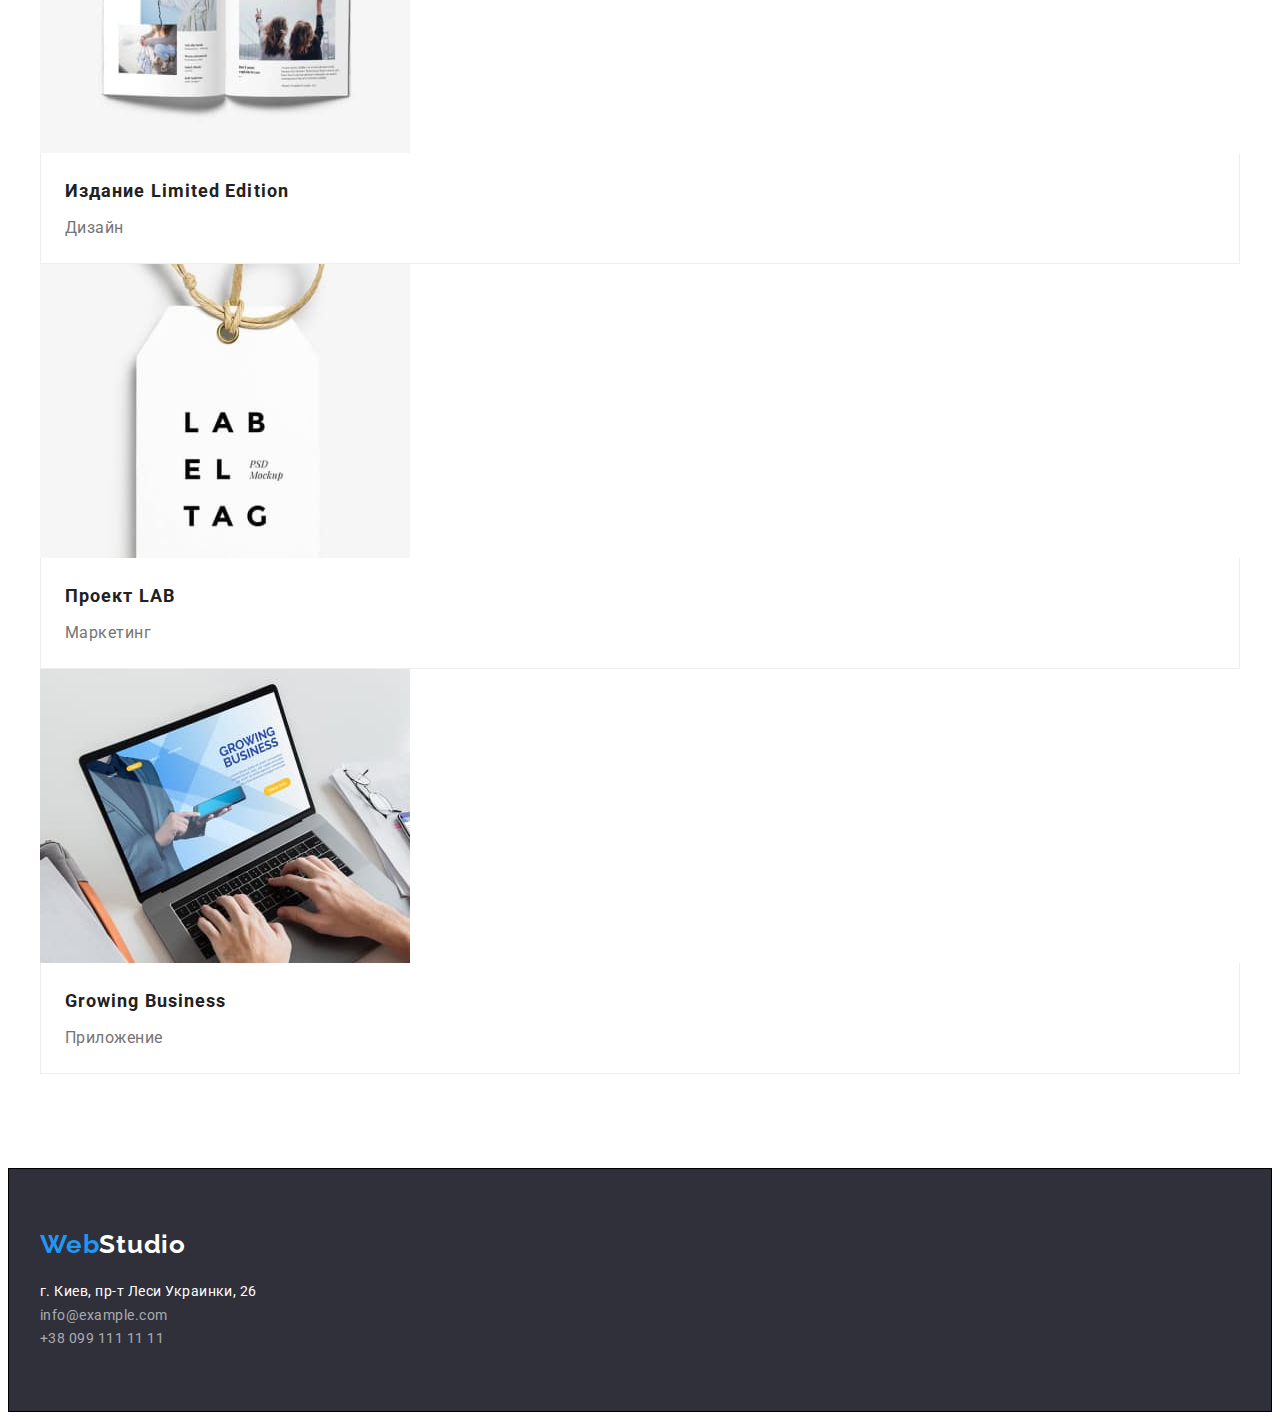
==== commit aea24848: "Добавляет стили геометрии" ====
--- a/portfolio.html
+++ b/portfolio.html
@@ -15,7 +15,7 @@
     <link rel="stylesheet" href="./css/style.css" />
 </head>
 <body>
-    <header>
+    <header class="header">
         <div class="container">
             <nav>
                 <a href="" lang="en" class="logo-web">Web<span lang="en" class="logo-studio">Studio</span>
--- a/css/style.css
+++ b/css/style.css
@@ -72,6 +72,11 @@
 
 /* верхняя линия */
 
+.header {
+    padding-top: 120px;
+    padding-bottom: 32px;
+    background-color: salmon;
+}
 .logo-web, .logo-studio {
     color: var(--accent-color);
     font-family: Raleway;
@@ -185,7 +190,7 @@
 }
 .team-item {
     background-color: var(--white-color);
-    border: 1px sold transparent;
+    border: 1px sold var(--white-color);
     border-bottom-right-radius: 4px;
     border-bottom-left-radius: 4px;
 }
@@ -294,10 +299,12 @@
 
 .project-item {
     background-color: var(--white-color);
-    border: 1px solid var(--border-project-color);
 }
 .project-item-content {
     padding: 20px 24px;
+    border-right: 1px solid var(--border-project-color);
+    border-bottom: 1px solid var(--border-project-color);
+    border-left: 1px solid var(--border-project-color);
 }
 
 .project-item-content .title {
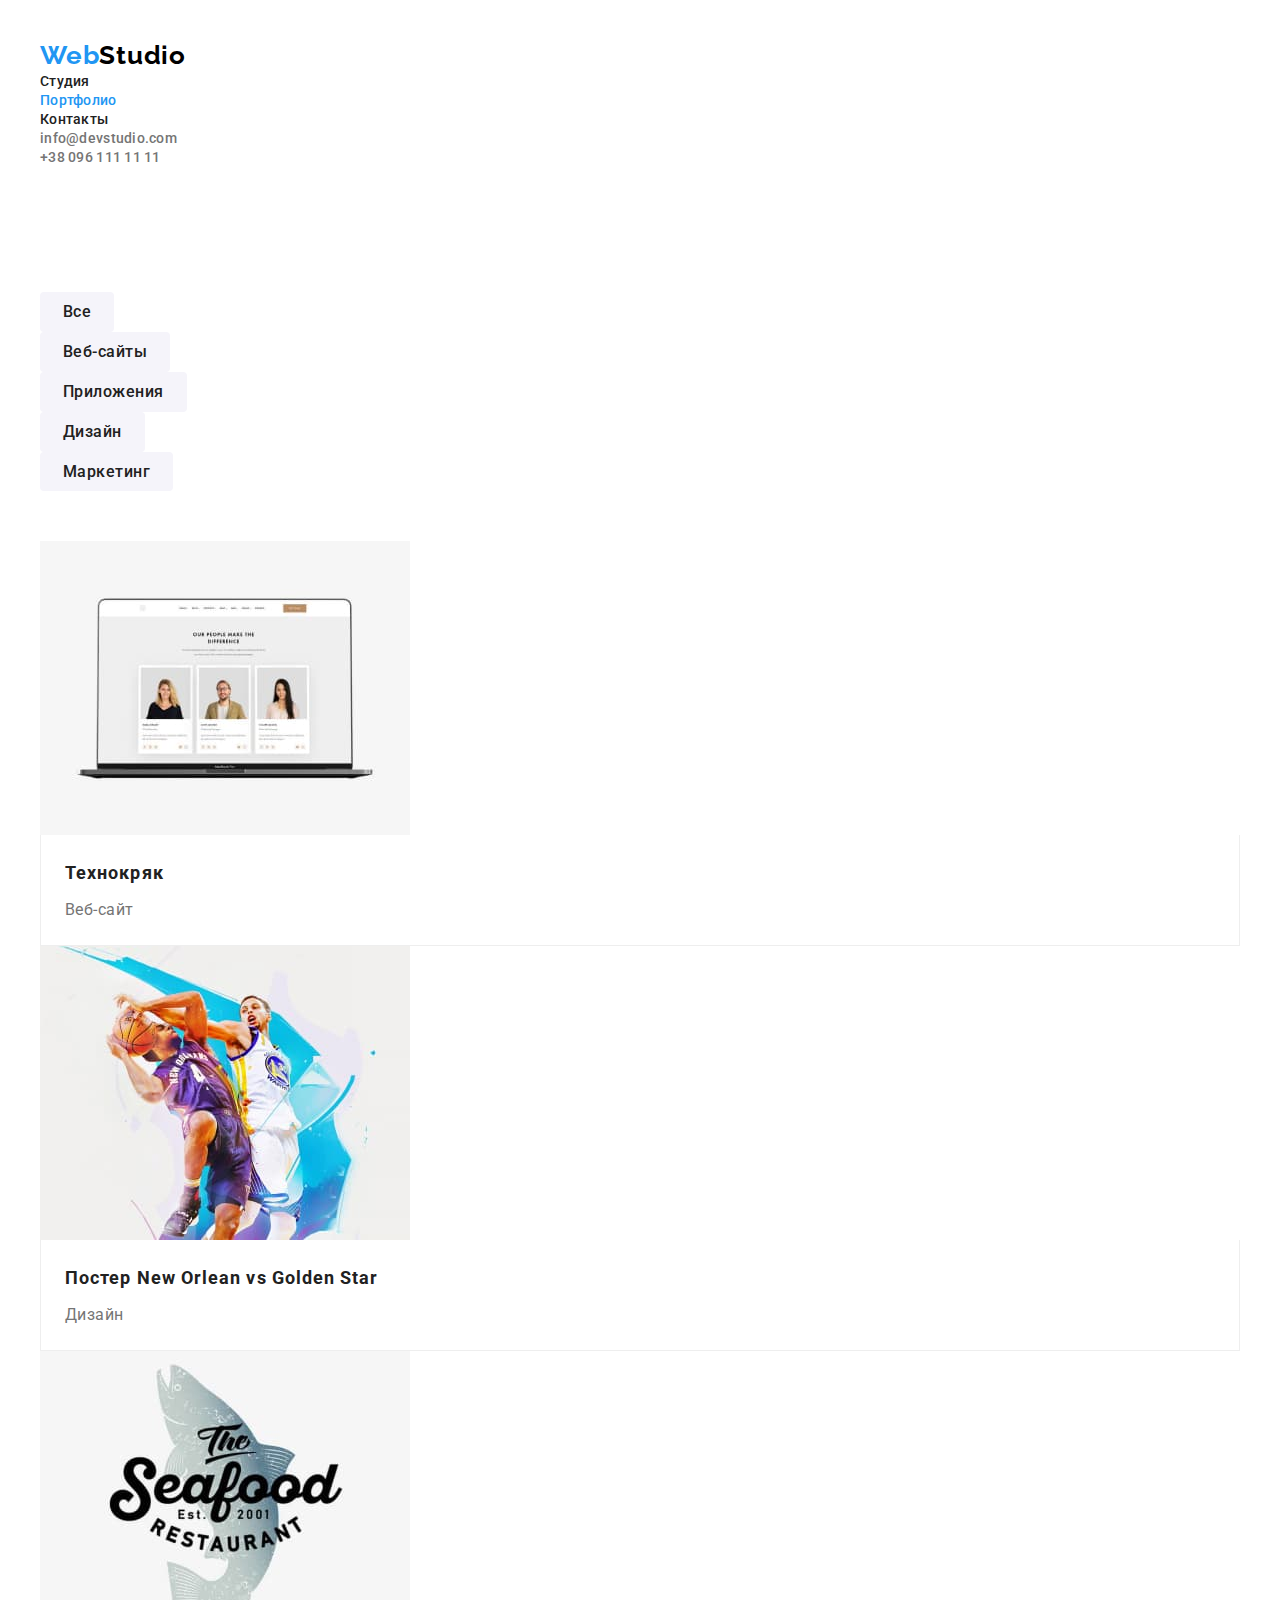
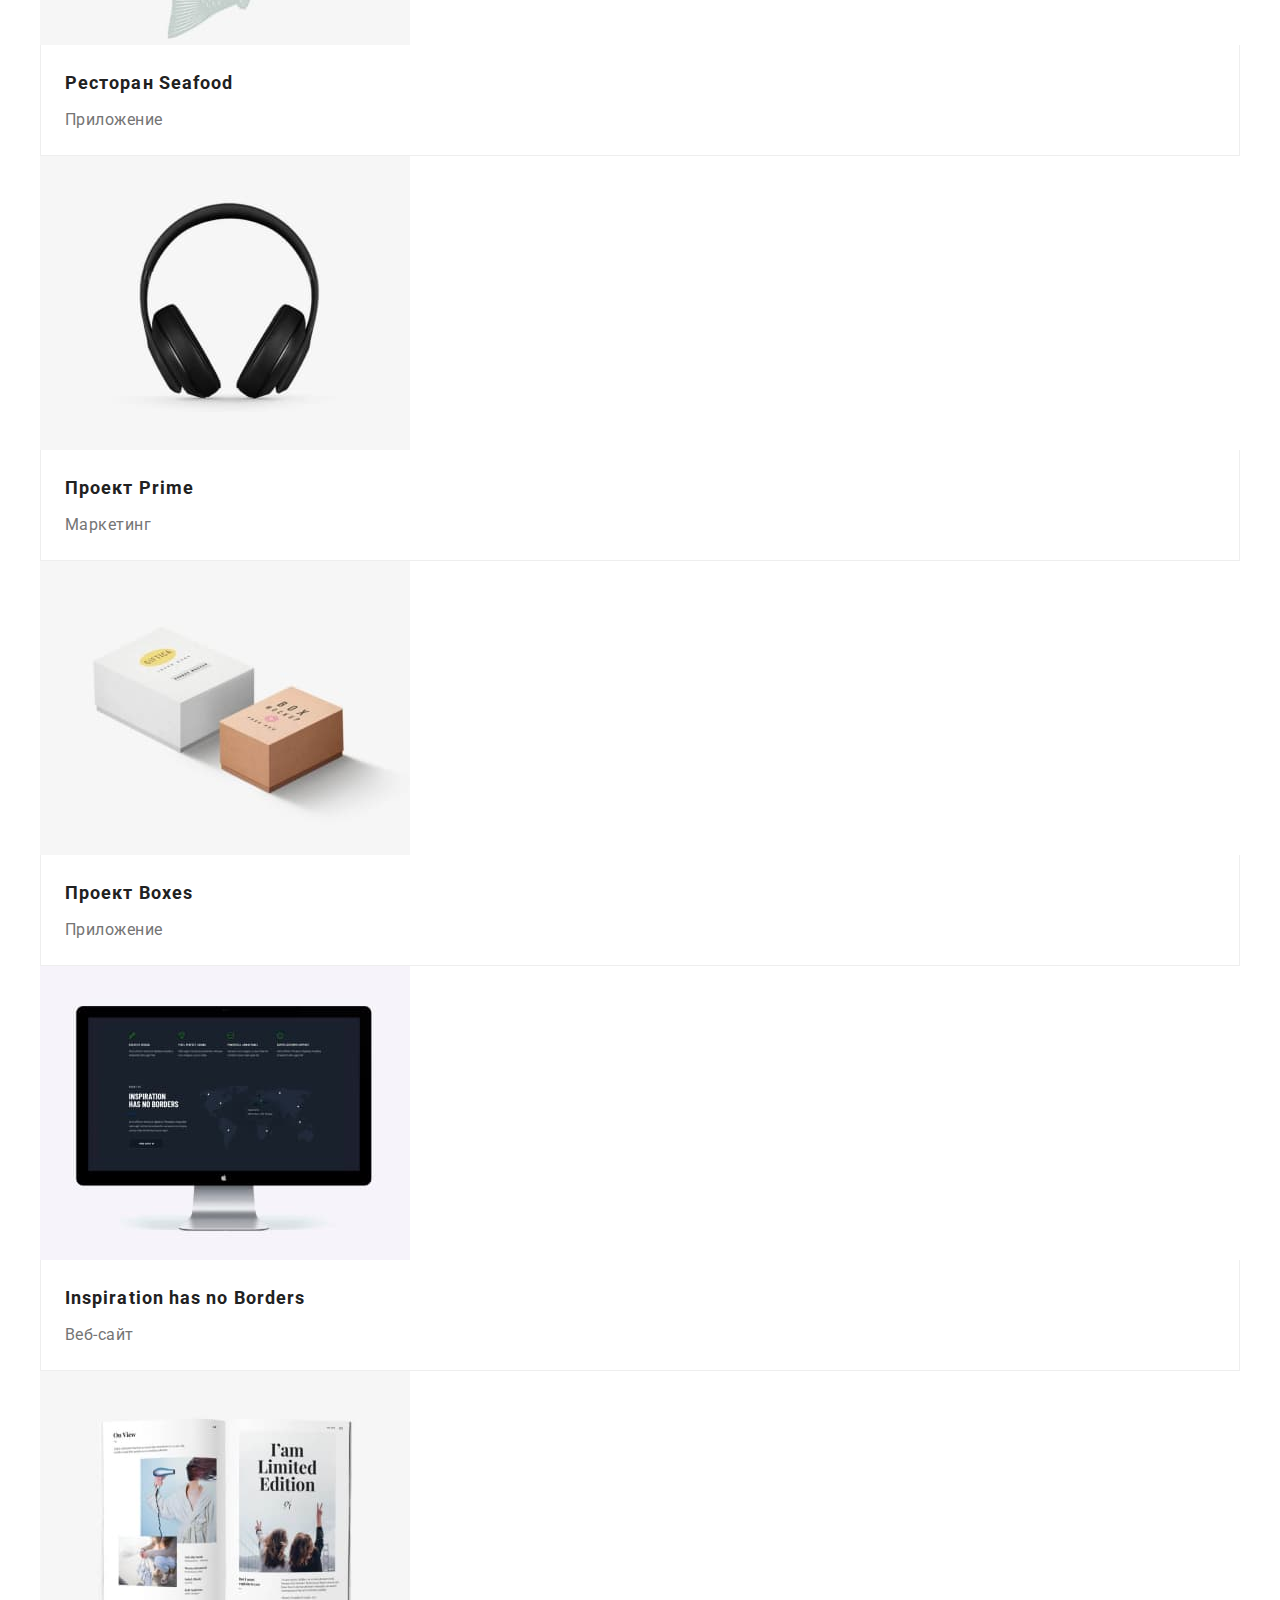
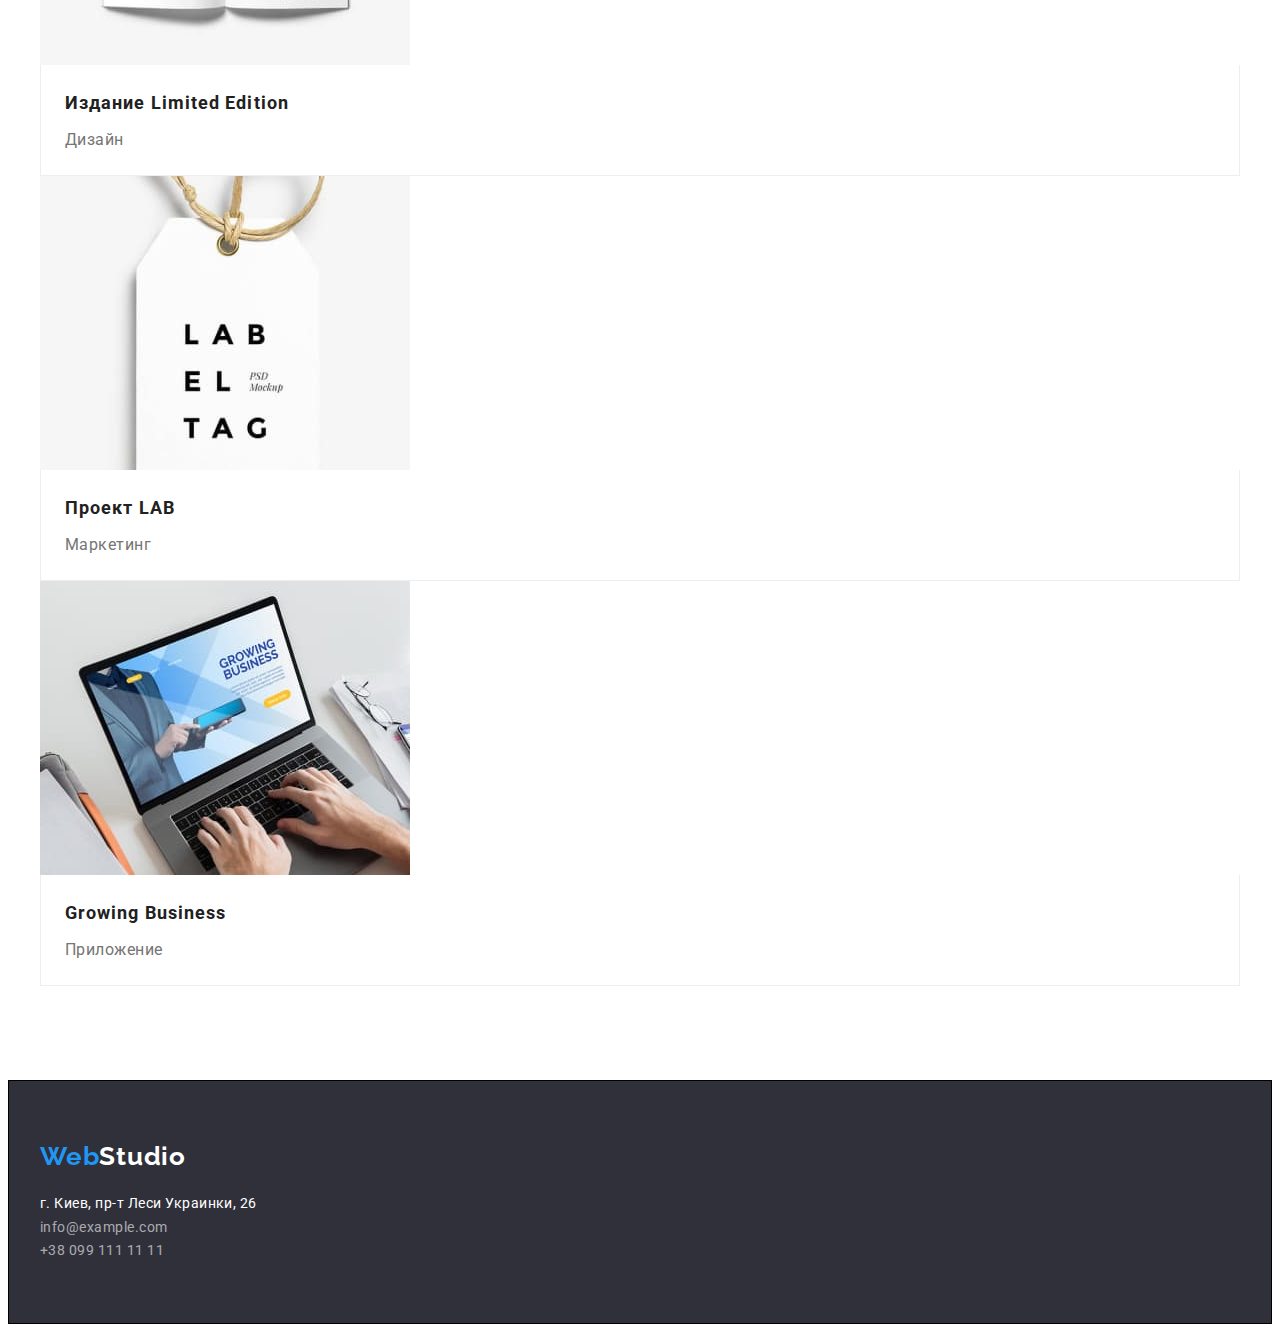
==== commit e451eecf: "Добавляет стили геометрии" ====
--- a/portfolio.html
+++ b/portfolio.html
@@ -33,7 +33,7 @@
         </div>
     </header>
     <main>
-        <section class="projects-section">
+        <section class="section">
             <div class="container">
                 <h1 class="visually-hidden">Наши проекты</h1>
                 <ul class="filters list">
--- a/css/style.css
+++ b/css/style.css
@@ -29,6 +29,8 @@
 
 img {
     display: block;
+    max-width: 100%;
+    height: auto;
 }
 
 body {
@@ -73,10 +75,10 @@
 /* верхняя линия */
 
 .header {
-    padding-top: 120px;
+    padding-top: 32px;
     padding-bottom: 32px;
-    background-color: salmon;
-}
+}
+
 .logo-web, .logo-studio {
     color: var(--accent-color);
     font-family: Raleway;
@@ -85,9 +87,11 @@
     line-height: 1.19;
     letter-spacing: 0.03em;
 }
+
 .logo-studio {
     color: var(--black-color);
 }
+
 .site-nav .link {
     color: var(--title-text-color);
     font-weight: 500;
@@ -95,12 +99,15 @@
     line-height: 1.14;
     letter-spacing: 0.02em;
 }
+
 .site-nav .link:hover, .site-nav .link:focus {
     color: var(--accent-color);
 }
+
 .site-nav .link.current {
     color: var(--accent-color);
 }
+
 .header-list .link-mail, .header-list .link-tel {
     color: var(--primary-text-color);
     font-weight: 500;
@@ -108,9 +115,11 @@
     line-height: 1.14px;
     letter-spacing: 0.02em;
 }
+
 .header-list .link-mail:hover, .header-list .link-mail:focus {
     color: var(--accent-color);
 }
+
 .header-list .link-tel:hover, .header-list .link-tel:focus {
     color: var(--accent-color);
 }
@@ -122,8 +131,8 @@
     text-align: center;
     padding-top: 200px;
     padding-bottom: 200px;
-    border: 1px solid var(--black-color);
-}
+}
+
 .hero-title {
     color: var(--white-color);
     font-weight: 900;
@@ -133,6 +142,7 @@
     letter-spacing: 0.06em;
     margin-bottom: 30px;
 }
+
 .hero-btn {
     display: inline-block;
     background-color: var(--accent-color);
@@ -144,11 +154,12 @@
     text-align: center;
     letter-spacing: 0.06em;
     cursor: pointer;
-    border: 1px solid var(--black-color);
+    border: 1px solid transparent;
     border-radius: 4px;
     padding: 10px 32px;
     min-width: 200px;
 }
+
 .hero-btn:hover, .hero-btn:focus {
     background-color: var(--background-color-btn-order);
 }
@@ -156,10 +167,11 @@
 /* Section */
 
 .section {
-    margin-top: 94px;
-}
+    padding-top: 94px;
+    padding-bottom: 94px;
+}
+
 .section-title {
-
     color: var(--title-text-color);
     font-size: 36px;
     line-height: 1.17;
@@ -168,6 +180,10 @@
     }
 
 /* Особенности */
+
+.section.features {
+    padding-bottom: 0;
+}
 
 .feature-list .title {
     color: var(--title-text-color);
@@ -176,6 +192,7 @@
     text-transform: uppercase;
     margin-bottom: 10px;
 }
+
 .feature-list .text {
     font-size: 14px;
     line-height: 1.71;
@@ -185,19 +202,20 @@
 
 .team {
     background-color: var(--secondary-background-color);
-    padding-top: 94px;
-    padding-bottom: 94px;
-}
+}
+
 .team-item {
     background-color: var(--white-color);
-    border: 1px sold var(--white-color);
+    border: 1px solid transparent;
     border-bottom-right-radius: 4px;
     border-bottom-left-radius: 4px;
 }
+
 .team-item-content {
     padding-top: 30px;
     padding-bottom: 30px;
 }
+
 .team-name {
     color: var(--title-text-color);
     font-weight: 500;
@@ -206,6 +224,7 @@
     text-align: center;
     margin-bottom: 10px;
 }
+
 .team-position {
 font-size: 16px;
 line-height: 1.19;
@@ -217,11 +236,10 @@
 .footer {
     background-color: var(--background-footer-color);
     border: 1px solid var(--black-color);
-}
-.footer .container {
     padding-top: 60px;
-    padding-bottom: 60px;
-}
+    padding-bottom: 60px;;
+}
+
 .footer .logo-web, .footer .logo-studio {
     color:  var(--accent-color);
     font-family: Raleway;
@@ -231,12 +249,15 @@
     line-height: 1.19;
     letter-spacing: 0.03em;
 }
+
 .footer .logo-studio {
     color: var(--white-color);
 }
+
 .address-list {
 margin-top: 20px;
 }
+
 .link-address {
     color: var(--white-color);
     font-style: normal;
@@ -244,9 +265,11 @@
     line-height: 1.71;
     margin-bottom: 9px;
 }
+
 .link-address:hover {
     color: var(--accent-color);
 }
+
 .address-list .link-mail {
     color: var(--text-adress-color);
     font-style: normal;
@@ -254,27 +277,28 @@
     line-height: 1.71;
     margin-bottom: 9px;
 } 
+
 .address-list .link-mail:hover, .address-list .link-mail:focus {
     color: var(--accent-color);
 }
+
 .address-list .link-tel {
     color: var(--text-adress-color);
     font-style: normal;
     font-size: 14px;
     line-height: 1.71;
 } 
+
 .address-list .link-tel:hover, .address-list .link-tel:focus {
     color: var(--accent-color);
 }
 
 /*-----Стили страницы портфолио----- */
-.projects-section {
-    padding-top: 94px;
-    padding-bottom: 94px;
-}
+
 .filters {
     margin-bottom: 50px;
 }
+
 .filters .button {
     display: inline-block;
     background-color: var(--secondary-background-color);
@@ -300,6 +324,7 @@
 .project-item {
     background-color: var(--white-color);
 }
+
 .project-item-content {
     padding: 20px 24px;
     border-right: 1px solid var(--border-project-color);
@@ -314,6 +339,7 @@
     letter-spacing: 0.06em;
     margin-bottom: 4px;
 }
+
 .project-item-content .text {
     color: var(--primary-text-color);
     font-size: 16px;
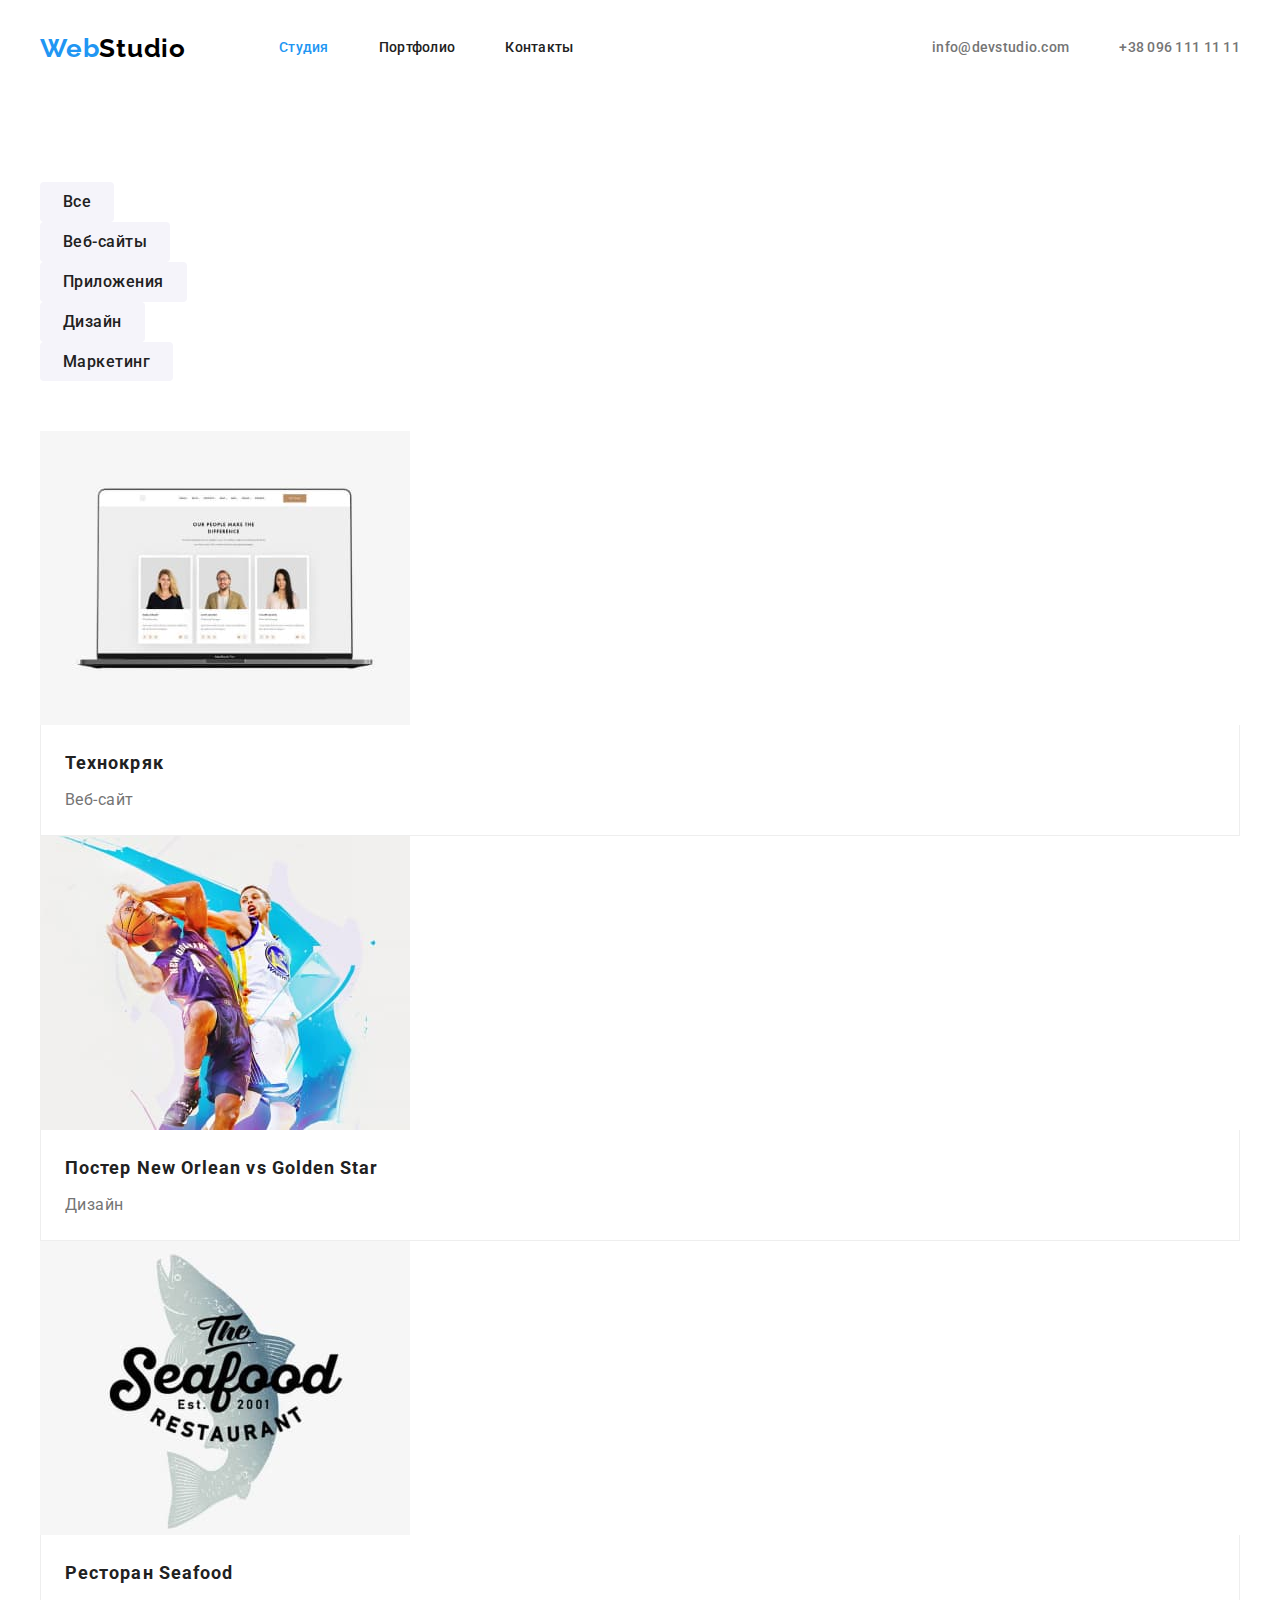
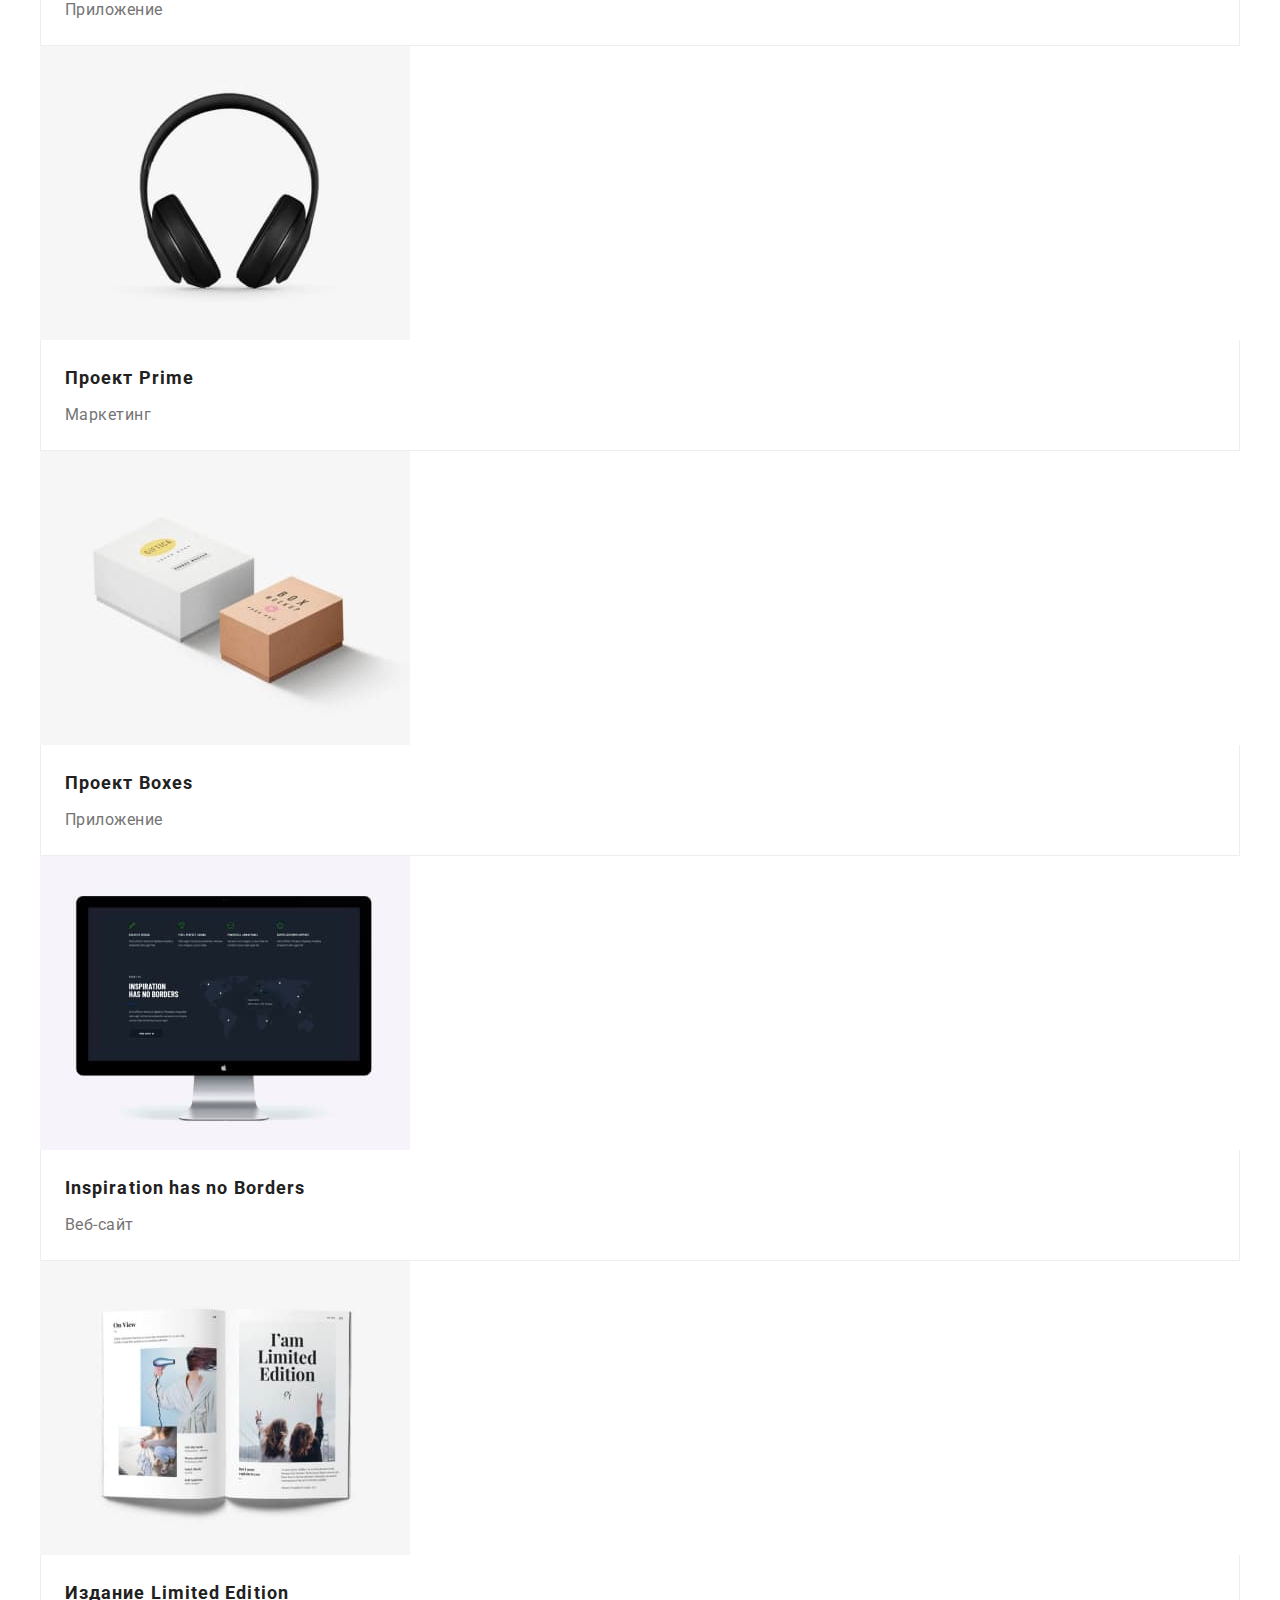
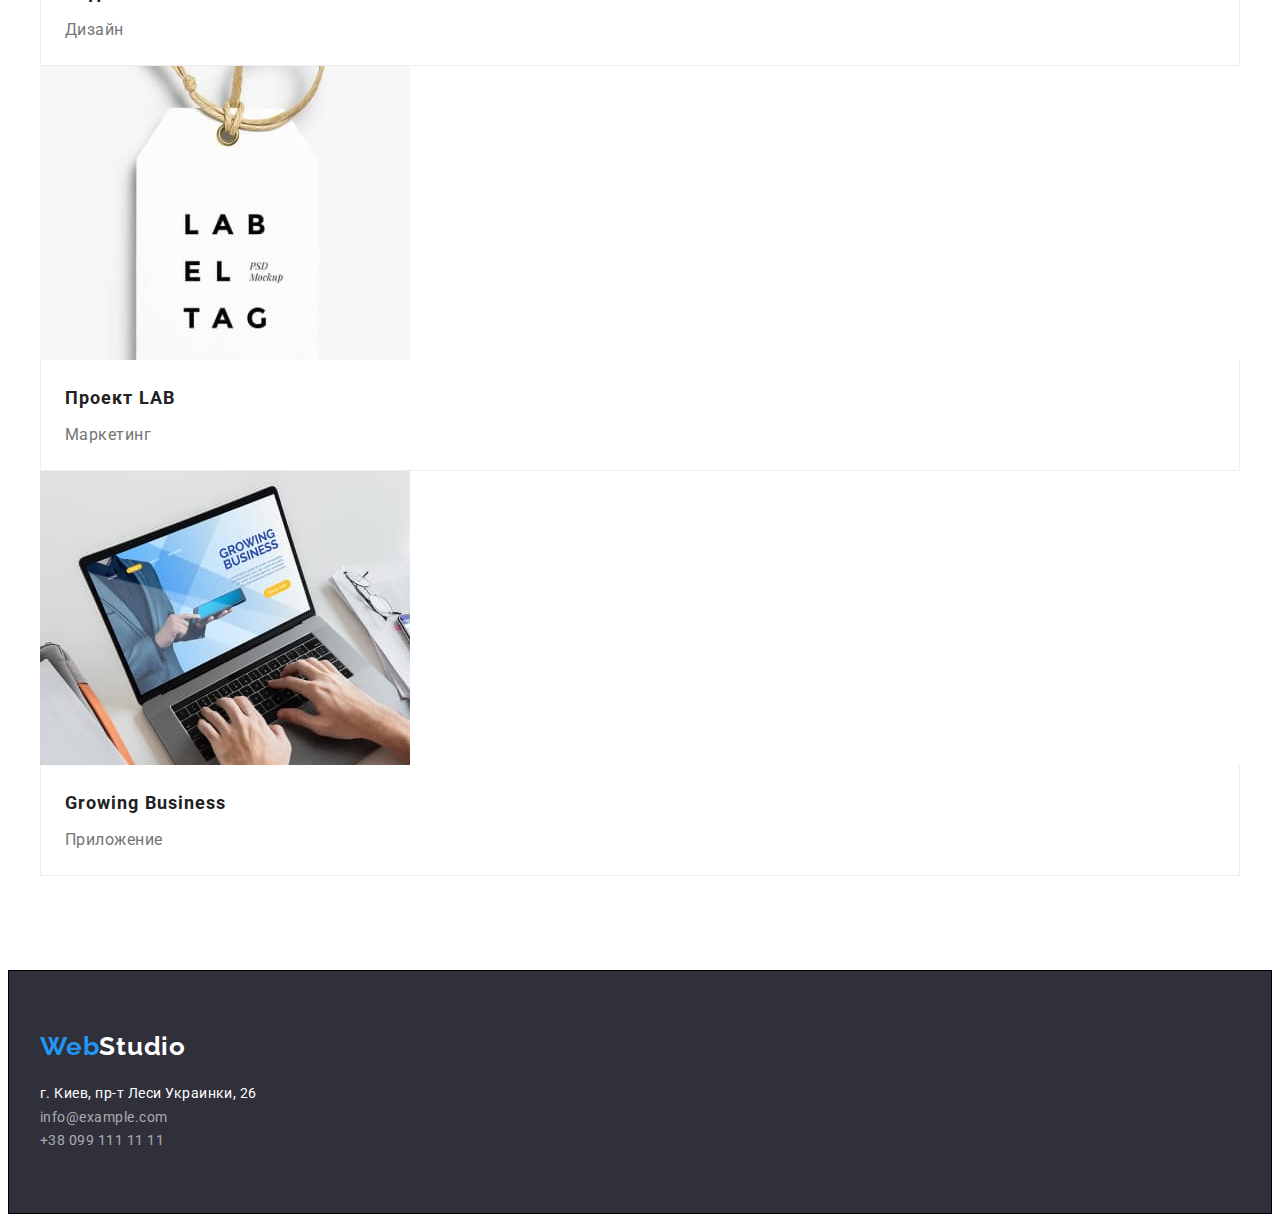
==== commit ba5723bd: "Добавляет стили геометрии" ====
--- a/portfolio.html
+++ b/portfolio.html
@@ -17,18 +17,18 @@
 <body>
     <header class="header">
         <div class="container">
-            <nav>
+            <nav class="header-nav">
                 <a href="" lang="en" class="logo-web">Web<span lang="en" class="logo-studio">Studio</span>
                 </a>
                 <ul class="site-nav list">
-                    <li><a href="./index.html" class="link">Студия</a></li>
-                    <li><a href="./portfolio.html" class="link current">Портфолио</a></li>
-                    <li><a href="" class="link">Контакты</a></li>
+                    <li class="item"><a href="./index.html" class="link current">Студия</a></li>
+                    <li class="item"><a href="./portfolio.html" class="link">Портфолио</a></li>
+                    <li class="item"><a href="" class="link">Контакты</a></li>
                 </ul>
             </nav>
             <ul class="header-list list">
-                <li><a href="mailto:info@devstudio.com" class="link-mail">info@devstudio.com</a></li>
-                <li><a href="tel:+380961111111" class="link-tel">+38 096 111 11 11</a></li>
+                <li class="item"><a href="mailto:info@devstudio.com" class="link-mail">info@devstudio.com</a></li>
+                <li class="item"><a href="tel:+380961111111" class="link-tel">+38 096 111 11 11</a></li>
             </ul>
         </div>
     </header>
@@ -173,8 +173,11 @@
                 <ul class="address-list list">
                     <li>
                         <a href="https://www.google.com/maps/d/viewer?msa=0&mid=10uSM3H-mIU3GznYo2szRIEphczw&ll=50.42732700000001%2C30.538092&z=17#:~:text=%3Ciframe%20src%3D%22https%3A//www.google.com/maps/d/embed%3Fmid%3D10uSM3H%2DmIU3GznYo2szRIEphczw%26ehbc%3D2E312F%22%20width%3D%22640%22%20height%3D%22480%22%3E%3C/iframe%3E"
-                        target="_blank" rel="noopener noreferrer nofollow" class="link-address">г. Киев, пр-т Леси
-                        Украинки, 26</a>
+                        target="_blank" 
+                        rel="noopener noreferrer nofollow" 
+                        class="link-address"
+                        >г. Киев, пр-т Леси Украинки, 26
+                        </a>
                     </li>
                     <li>
                         <a href="mailto:info@example.com" class="link-mail">info@example.com</a>
--- a/css/style.css
+++ b/css/style.css
@@ -54,7 +54,8 @@
     width: 1200px;
     padding-left: 15px;
     padding-right: 15px;
-    margin: 0 auto;
+    margin-right: auto;
+    margin-left: auto;
 }
 
 .visually-hidden {
@@ -74,9 +75,14 @@
 
 /* верхняя линия */
 
-.header {
-    padding-top: 32px;
-    padding-bottom: 32px;
+.header .container {
+    display: flex;
+    align-items: center;
+}
+
+.header-nav {
+    display: flex;
+    align-items: center;
 }
 
 .logo-web, .logo-studio {
@@ -92,7 +98,20 @@
     color: var(--black-color);
 }
 
+.site-nav {
+    display: flex;
+    margin-left: 93px;
+}
+
+.site-nav .item + .item {
+    margin-left: 50px;
+}
+
 .site-nav .link {
+    display: block;
+    padding-top: 32px;
+    padding-bottom: 32px;
+
     color: var(--title-text-color);
     font-weight: 500;
     font-size: 14px;
@@ -108,7 +127,20 @@
     color: var(--accent-color);
 }
 
+.header-list {
+    display: flex;
+    margin-left: auto;
+}
+
+.header-list .item + .item {
+    margin-left: 50px;
+}
+
 .header-list .link-mail, .header-list .link-tel {
+    display: block;
+    padding-top: 32px;
+    padding-bottom: 32px;
+
     color: var(--primary-text-color);
     font-weight: 500;
     font-size: 14px;
@@ -127,24 +159,34 @@
 /* Герой */
 
 .hero {
+    padding-top: 200px;
+    padding-bottom: 200px;
     background-color: var(--background-footer-color);
     text-align: center;
-    padding-top: 200px;
-    padding-bottom: 200px;
 }
 
 .hero-title {
+    width: 696px;
+    margin-right: auto;
+    margin-left: auto;
+    margin-bottom: 30px;
+
     color: var(--white-color);
     font-weight: 900;
     font-size: 44px;
     line-height: 1.36;
     text-align: center;
     letter-spacing: 0.06em;
-    margin-bottom: 30px;
 }
 
 .hero-btn {
     display: inline-block;
+    min-width: 200px;
+    border: 1px solid transparent;
+    border-radius: 4px;
+    padding: 10px 32px;
+    cursor: pointer;
+
     background-color: var(--accent-color);
     color: var(--white-color);
     font-family: inherit;
@@ -153,11 +195,6 @@
     line-height: 1.87;
     text-align: center;
     letter-spacing: 0.06em;
-    cursor: pointer;
-    border: 1px solid transparent;
-    border-radius: 4px;
-    padding: 10px 32px;
-    min-width: 200px;
 }
 
 .hero-btn:hover, .hero-btn:focus {
@@ -172,12 +209,13 @@
 }
 
 .section-title {
+    margin-bottom: 50px;
+
     color: var(--title-text-color);
     font-size: 36px;
     line-height: 1.17;
-    text-align: center;
-    margin-bottom: 50px;
-    }
+    text-align: center;    
+}
 
 /* Особенности */
 
@@ -185,17 +223,40 @@
     padding-bottom: 0;
 }
 
+.feature-list {
+    display: flex;
+}
+
+.feature-list .item {
+    width: 270px;
+}
+
+.feature-list .item + .item {
+    margin-left: 30px;
+}
+
 .feature-list .title {
+    margin-bottom: 10px;
+
     color: var(--title-text-color);
     font-size: 14px;
     line-height: 1.14;
     text-transform: uppercase;
-    margin-bottom: 10px;
 }
 
 .feature-list .text {
     font-size: 14px;
     line-height: 1.71;
+}
+
+/* Чем мы занимаемся */
+
+.work-list {
+    display: flex;
+}
+
+.work-list .item + .item {
+    margin-left: 30px;
 }
 
 /* Наша команда */
@@ -204,11 +265,20 @@
     background-color: var(--secondary-background-color);
 }
 
+.team-list {
+    display: flex;
+}
+
 .team-item {
-    background-color: var(--white-color);
-    border: 1px solid transparent;
+    border: none;
     border-bottom-right-radius: 4px;
     border-bottom-left-radius: 4px;
+
+    background-color: var(--white-color);
+}
+
+.team-item + .team-item {
+    margin-left: 30px;
 }
 
 .team-item-content {
@@ -217,12 +287,13 @@
 }
 
 .team-name {
+    margin-bottom: 10px;
+
     color: var(--title-text-color);
     font-weight: 500;
     font-size: 16px;
     line-height: 1.19;
     text-align: center;
-    margin-bottom: 10px;
 }
 
 .team-position {
@@ -234,10 +305,11 @@
 /* Footer */
 
 .footer {
-    background-color: var(--background-footer-color);
     border: 1px solid var(--black-color);
     padding-top: 60px;
-    padding-bottom: 60px;;
+    padding-bottom: 60px;
+
+    background-color: var(--background-footer-color);
 }
 
 .footer .logo-web, .footer .logo-studio {
@@ -255,27 +327,29 @@
 }
 
 .address-list {
-margin-top: 20px;
+    margin-top: 20px;
 }
 
 .link-address {
+    margin-bottom: 9px;
+
     color: var(--white-color);
     font-style: normal;
     font-size: 14px;
     line-height: 1.71;
+}
+
+.link-address:hover {
+    color: var(--accent-color);
+}
+
+.address-list .link-mail {
     margin-bottom: 9px;
-}
-
-.link-address:hover {
-    color: var(--accent-color);
-}
-
-.address-list .link-mail {
+    
     color: var(--text-adress-color);
     font-style: normal;
     font-size: 14px;
     line-height: 1.71;
-    margin-bottom: 9px;
 } 
 
 .address-list .link-mail:hover, .address-list .link-mail:focus {
@@ -301,6 +375,12 @@
 
 .filters .button {
     display: inline-block;
+    border: 1px solid transparent;
+    border-radius: 4px;
+    min-width: 73px;
+    padding: 6px 22px;
+    cursor: pointer;
+
     background-color: var(--secondary-background-color);
     color: var(--title-text-color);
     font-family: inherit;
@@ -309,11 +389,6 @@
     line-height: 1.62;
     text-align: center;
     letter-spacing: 0.03em;
-    cursor: pointer;
-    border: 1px solid transparent;
-    border-radius: 4px;
-    min-width: 73px;
-    padding: 6px 22px;
 }
 
 .filters .button:hover, .filters .button:focus {
@@ -333,11 +408,12 @@
 }
 
 .project-item-content .title {
+    margin-bottom: 4px;
+
     color: var(--title-text-color);
     font-size: 18px;
     line-height: 2;
     letter-spacing: 0.06em;
-    margin-bottom: 4px;
 }
 
 .project-item-content .text {
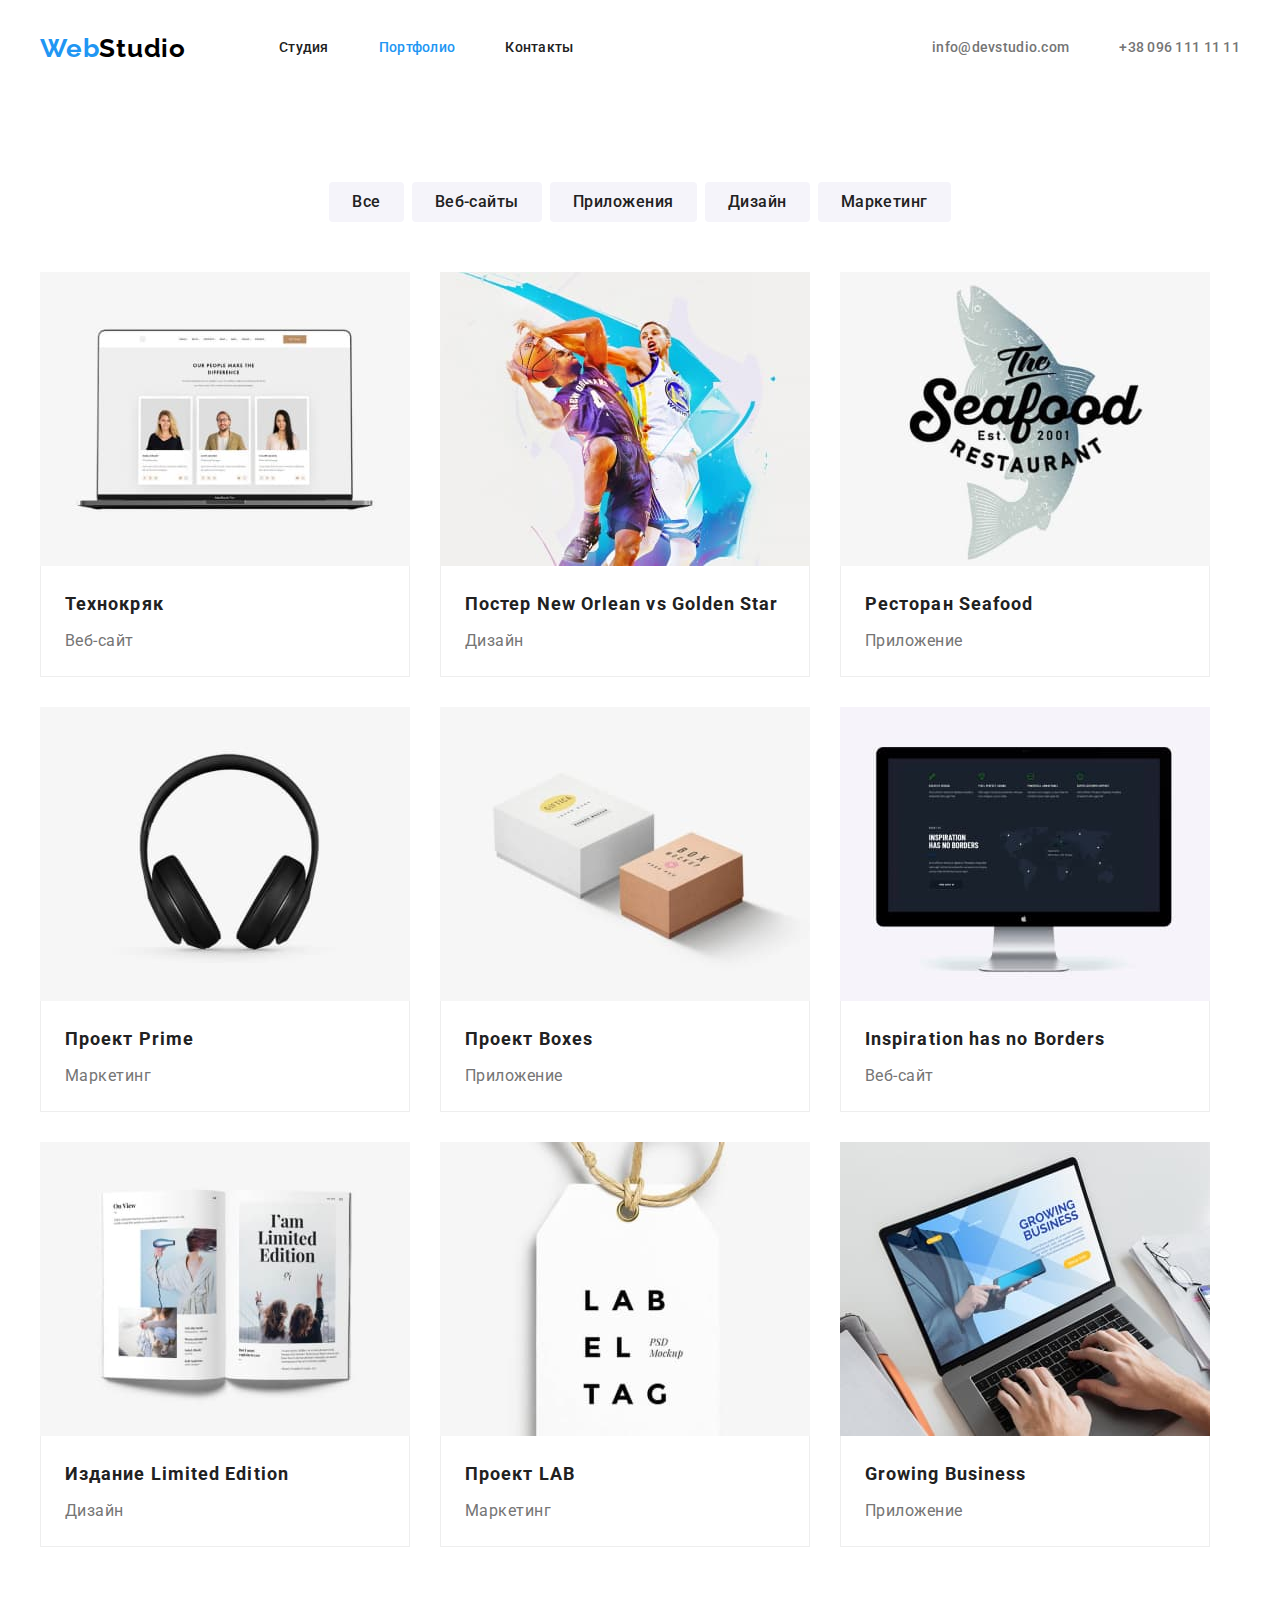
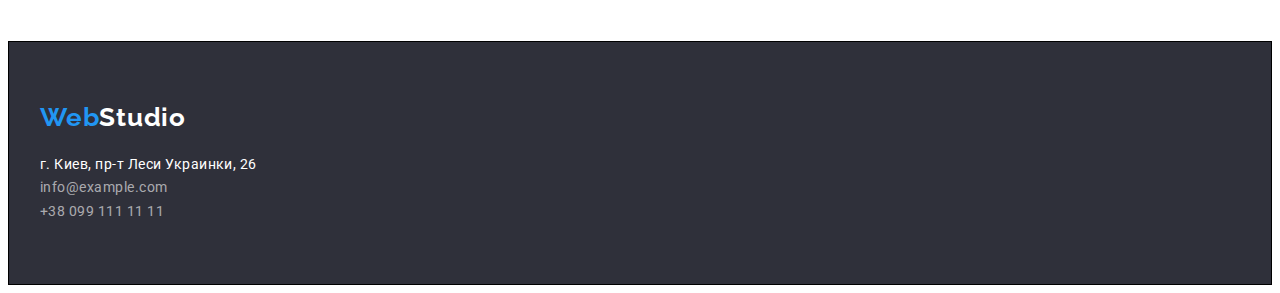
==== commit b8be5cfc: "Добавляет стили геометрии" ====
--- a/portfolio.html
+++ b/portfolio.html
@@ -21,8 +21,8 @@
                 <a href="" lang="en" class="logo-web">Web<span lang="en" class="logo-studio">Studio</span>
                 </a>
                 <ul class="site-nav list">
-                    <li class="item"><a href="./index.html" class="link current">Студия</a></li>
-                    <li class="item"><a href="./portfolio.html" class="link">Портфолио</a></li>
+                    <li class="item"><a href="./index.html" class="link">Студия</a></li>
+                    <li class="item"><a href="./portfolio.html" class="link current">Портфолио</a></li>
                     <li class="item"><a href="" class="link">Контакты</a></li>
                 </ul>
             </nav>
@@ -37,11 +37,11 @@
             <div class="container">
                 <h1 class="visually-hidden">Наши проекты</h1>
                 <ul class="filters list">
-                    <li><button type="button" class="button">Все</button></li>
-                    <li><button type="button" class="button">Веб-сайты</button></li>
-                    <li><button type="button" class="button">Приложения</button></li>
-                    <li><button type="button" class="button">Дизайн</button></li>
-                    <li><button type="button" class="button">Маркетинг</button></li>
+                    <li class="item"><button type="button" class="button">Все</button></li>
+                    <li class="item"><button type="button" class="button">Веб-сайты</button></li>
+                    <li class="item"><button type="button" class="button">Приложения</button></li>
+                    <li class="item"><button type="button" class="button">Дизайн</button></li>
+                    <li class="item"><button type="button" class="button">Маркетинг</button></li>
                 </ul>
                 <ul class="project-list list">
                     <li class="project-item">
--- a/css/style.css
+++ b/css/style.css
@@ -369,8 +369,16 @@
 
 /*-----Стили страницы портфолио----- */
 
+/* Фильтры */
+
 .filters {
+    display: flex;
+    justify-content: center;
     margin-bottom: 50px;
+}
+
+.filters .item + .item {
+    margin-left: 8px;
 }
 
 .filters .button {
@@ -396,8 +404,27 @@
     color: var(--white-color);
 }
 
+/* Проекты */
+
+.project-list {
+    display: flex;
+    flex-wrap: wrap;
+}
+
 .project-item {
+    width: 370px;
+    margin-right: 30px;
+    margin-bottom: 30px;
+
     background-color: var(--white-color);
+}
+
+.project-item:nth-child(3n) {
+    margin-right: 0;
+}
+
+.project-item:nth-last-child(-n + 3) {
+    margin-bottom: 0;
 }
 
 .project-item-content {
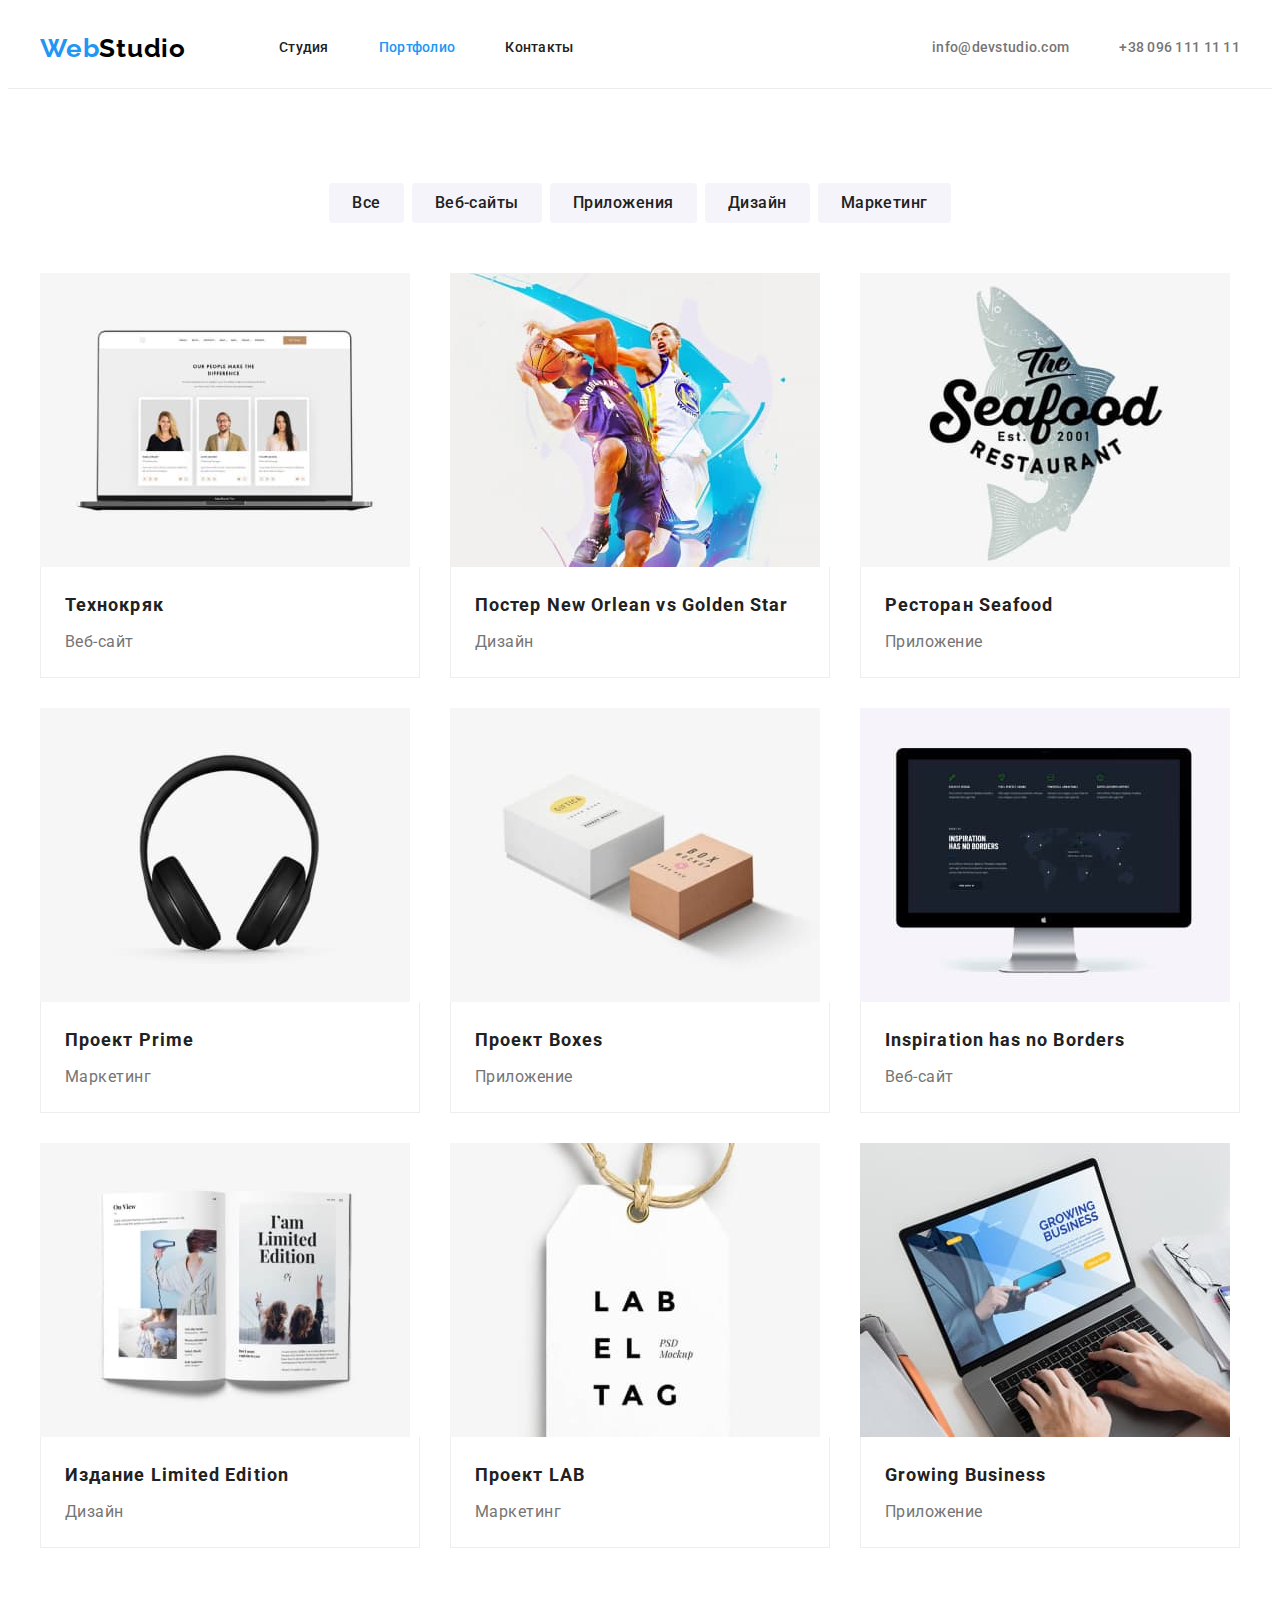
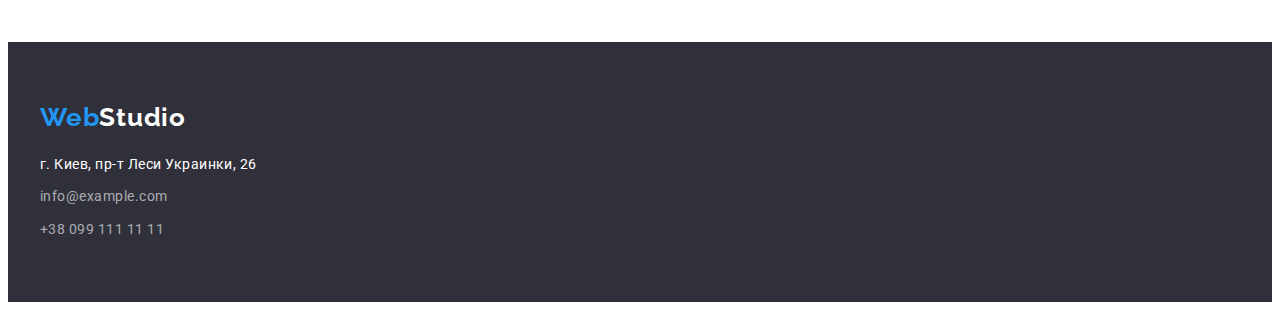
==== commit 013478f7: "Добавляет стили геометрии" ====
--- a/portfolio.html
+++ b/portfolio.html
@@ -45,7 +45,7 @@
                 </ul>
                 <ul class="project-list list">
                     <li class="project-item">
-                        <a href="">
+                        <a href="" class="project-item-link">
                             <img 
                             src="./images/project1.jpg" 
                             alt="вебсайт на экране ноутбука"
@@ -58,7 +58,7 @@
                         </a>
                     </li>
                     <li class="project-item">
-                        <a href="">
+                        <a href="" class="project-item-link">
                             <img 
                             src="./images/project2.jpg" 
                             alt="постер баскетболистов"
@@ -71,7 +71,7 @@
                         </a>
                     </li>
                     <li class="project-item">
-                        <a href="">
+                        <a href="" class="project-item-link">
                             <img 
                             src="./images/project3.jpg" 
                             alt="логотип морского ресторана"
@@ -84,7 +84,7 @@
                         </a>
                     </li>
                     <li class="project-item">
-                        <a href="">
+                        <a href="" class="project-item-link">
                             <img 
                             src="./images/project4.jpg" 
                             alt="беспроводные наушники"
@@ -97,7 +97,7 @@
                         </a>
                     </li>
                     <li class="project-item">
-                        <a href="">
+                        <a href="" class="project-item-link">
                             <img 
                             src="./images/project5.jpg" 
                             alt="белая и коричневая коробки"
@@ -110,7 +110,7 @@
                         </a>
                     </li>
                     <li class="project-item">
-                        <a href="">
+                        <a href="" class="project-item-link">
                             <img 
                             src="./images/project6.jpg" 
                             alt="монитор"
@@ -123,7 +123,7 @@
                         </a>
                     </li>
                     <li class="project-item">
-                        <a href="">
+                        <a href="" class="project-item-link">
                             <img 
                             src="./images/project7.jpg" 
                             alt="раскрытая книга"
@@ -136,7 +136,7 @@
                         </a>
                     </li>
                     <li class="project-item">
-                        <a href="">
+                        <a href="" class="project-item-link">
                             <img 
                             src="./images/project8.jpg" 
                             alt="белая бирка с латинскими буквами"
@@ -149,7 +149,7 @@
                         </a>
                     </li>
                     <li class="project-item">
-                        <a href="">
+                        <a href="" class="project-item-link">
                             <img 
                             src="./images/project9.jpg" 
                             alt="разработчик пишет приложение на ноутбуке"
@@ -171,18 +171,17 @@
             </a>
             <address>
                 <ul class="address-list list">
-                    <li>
+                    <li class="item">
                         <a href="https://www.google.com/maps/d/viewer?msa=0&mid=10uSM3H-mIU3GznYo2szRIEphczw&ll=50.42732700000001%2C30.538092&z=17#:~:text=%3Ciframe%20src%3D%22https%3A//www.google.com/maps/d/embed%3Fmid%3D10uSM3H%2DmIU3GznYo2szRIEphczw%26ehbc%3D2E312F%22%20width%3D%22640%22%20height%3D%22480%22%3E%3C/iframe%3E"
                         target="_blank" 
                         rel="noopener noreferrer nofollow" 
-                        class="link-address"
-                        >г. Киев, пр-т Леси Украинки, 26
+                        class="link-address">г. Киев, пр-т Леси Украинки, 26
                         </a>
                     </li>
-                    <li>
+                    <li class="item">
                         <a href="mailto:info@example.com" class="link-mail">info@example.com</a>
                     </li>
-                    <li>
+                    <li class="item">
                         <a href="tel:+380991111111" class="link-tel">+38 099 111 11 11</a>
                     </li>
                 </ul>
--- a/css/style.css
+++ b/css/style.css
@@ -1,13 +1,14 @@
 /* цвет основного текста: #757575 */
 /* цвет вторичного текста: #212121 */
+/* акцент: #2196F3 */
 /* белый цвет: #FFFFFF */
 /* черный цвет: #000000 */
-/* акцент: #2196F3 */
-/* вторичный цвет фона: #F5F4FA */
+/* вторичный цвет фона страницы: #F5F4FA */
 /* цвет фона футера, героя: #2F303A */
 /* цвет фона кнопки заказать услугу: #188CE8 */
 /* цвет текста почты и телефона в футере: rgba(255, 255, 255, 0.6) */
 /* цвет канта карточек проекта: #EEEEEEE */
+/* цвет границы хэдера: #ECECEC */
 
 /* -----Общие стили----- */
 :root {
@@ -21,6 +22,13 @@
     --background-color-btn-order: #188CE8;
     --text-adress-color: rgba(255, 255, 255, 0.6);
     --border-project-color: #EEEEEE;
+    --border-header-color: #ECECEC;
+
+    --card-gap: 30px;
+}
+
+html {
+    background-color: var(--background-color);
 }
 
 p, h1, h2, h3, h4, h5, h6 {
@@ -28,7 +36,7 @@
 }
 
 img {
-    display: block;
+    display: block; 
     max-width: 100%;
     height: auto;
 }
@@ -75,6 +83,10 @@
 
 /* верхняя линия */
 
+.header {
+    border-bottom: 1px solid var(--border-header-color);
+}
+
 .header .container {
     display: flex;
     align-items: center;
@@ -232,7 +244,7 @@
 }
 
 .feature-list .item + .item {
-    margin-left: 30px;
+    margin-left: var(--card-gap);
 }
 
 .feature-list .title {
@@ -253,10 +265,12 @@
 
 .work-list {
     display: flex;
-}
-
-.work-list .item + .item {
-    margin-left: 30px;
+    margin-left:calc(-1 * var(--card-gap));
+}
+
+.work-list .item {
+    flex-basis: calc(100% / 3 - var(--card-gap));
+    margin-left: var(--card-gap);
 }
 
 /* Наша команда */
@@ -267,18 +281,18 @@
 
 .team-list {
     display: flex;
+    margin-left: calc(-1 * var(--card-gap));
 }
 
 .team-item {
-    border: none;
-    border-bottom-right-radius: 4px;
-    border-bottom-left-radius: 4px;
+    flex-basis: calc(100% / 4 - var(--card-gap));
+    box-shadow: 0px 1px 3px rgba(0, 0, 0, 0.12),
+    0px 1px 1px rgba(0, 0, 0, 0.14),
+    0px 2px 1px rgba(0, 0, 0, 0.2);
+    border-radius: 0px 0px 4px 4px;
+    margin-left: var(--card-gap);
 
     background-color: var(--white-color);
-}
-
-.team-item + .team-item {
-    margin-left: 30px;
 }
 
 .team-item-content {
@@ -305,11 +319,14 @@
 /* Footer */
 
 .footer {
-    border: 1px solid var(--black-color);
     padding-top: 60px;
     padding-bottom: 60px;
 
     background-color: var(--background-footer-color);
+}
+
+.footer a {
+    display: block;
 }
 
 .footer .logo-web, .footer .logo-studio {
@@ -320,19 +337,18 @@
     font-size: 26px;
     line-height: 1.19;
     letter-spacing: 0.03em;
+    margin-bottom: 20px;
 }
 
 .footer .logo-studio {
     color: var(--white-color);
 }
 
-.address-list {
-    margin-top: 20px;
+.address-list .item:not(:last-child) {
+    margin-bottom: 9px;
 }
 
 .link-address {
-    margin-bottom: 9px;
-
     color: var(--white-color);
     font-style: normal;
     font-size: 14px;
@@ -344,8 +360,6 @@
 }
 
 .address-list .link-mail {
-    margin-bottom: 9px;
-    
     color: var(--text-adress-color);
     font-style: normal;
     font-size: 14px;
@@ -409,22 +423,20 @@
 .project-list {
     display: flex;
     flex-wrap: wrap;
+    margin-top: calc(-1 * var(--card-gap));
+    margin-left: calc(-1 * var(--card-gap));
 }
 
 .project-item {
-    width: 370px;
-    margin-right: 30px;
-    margin-bottom: 30px;
+    flex-basis: calc(100% / 3 - var(--card-gap));
+    margin-top: var(--card-gap);
+    margin-left: var(--card-gap);
 
     background-color: var(--white-color);
 }
 
-.project-item:nth-child(3n) {
-    margin-right: 0;
-}
-
-.project-item:nth-last-child(-n + 3) {
-    margin-bottom: 0;
+.project-item-link {
+    display: block;
 }
 
 .project-item-content {
